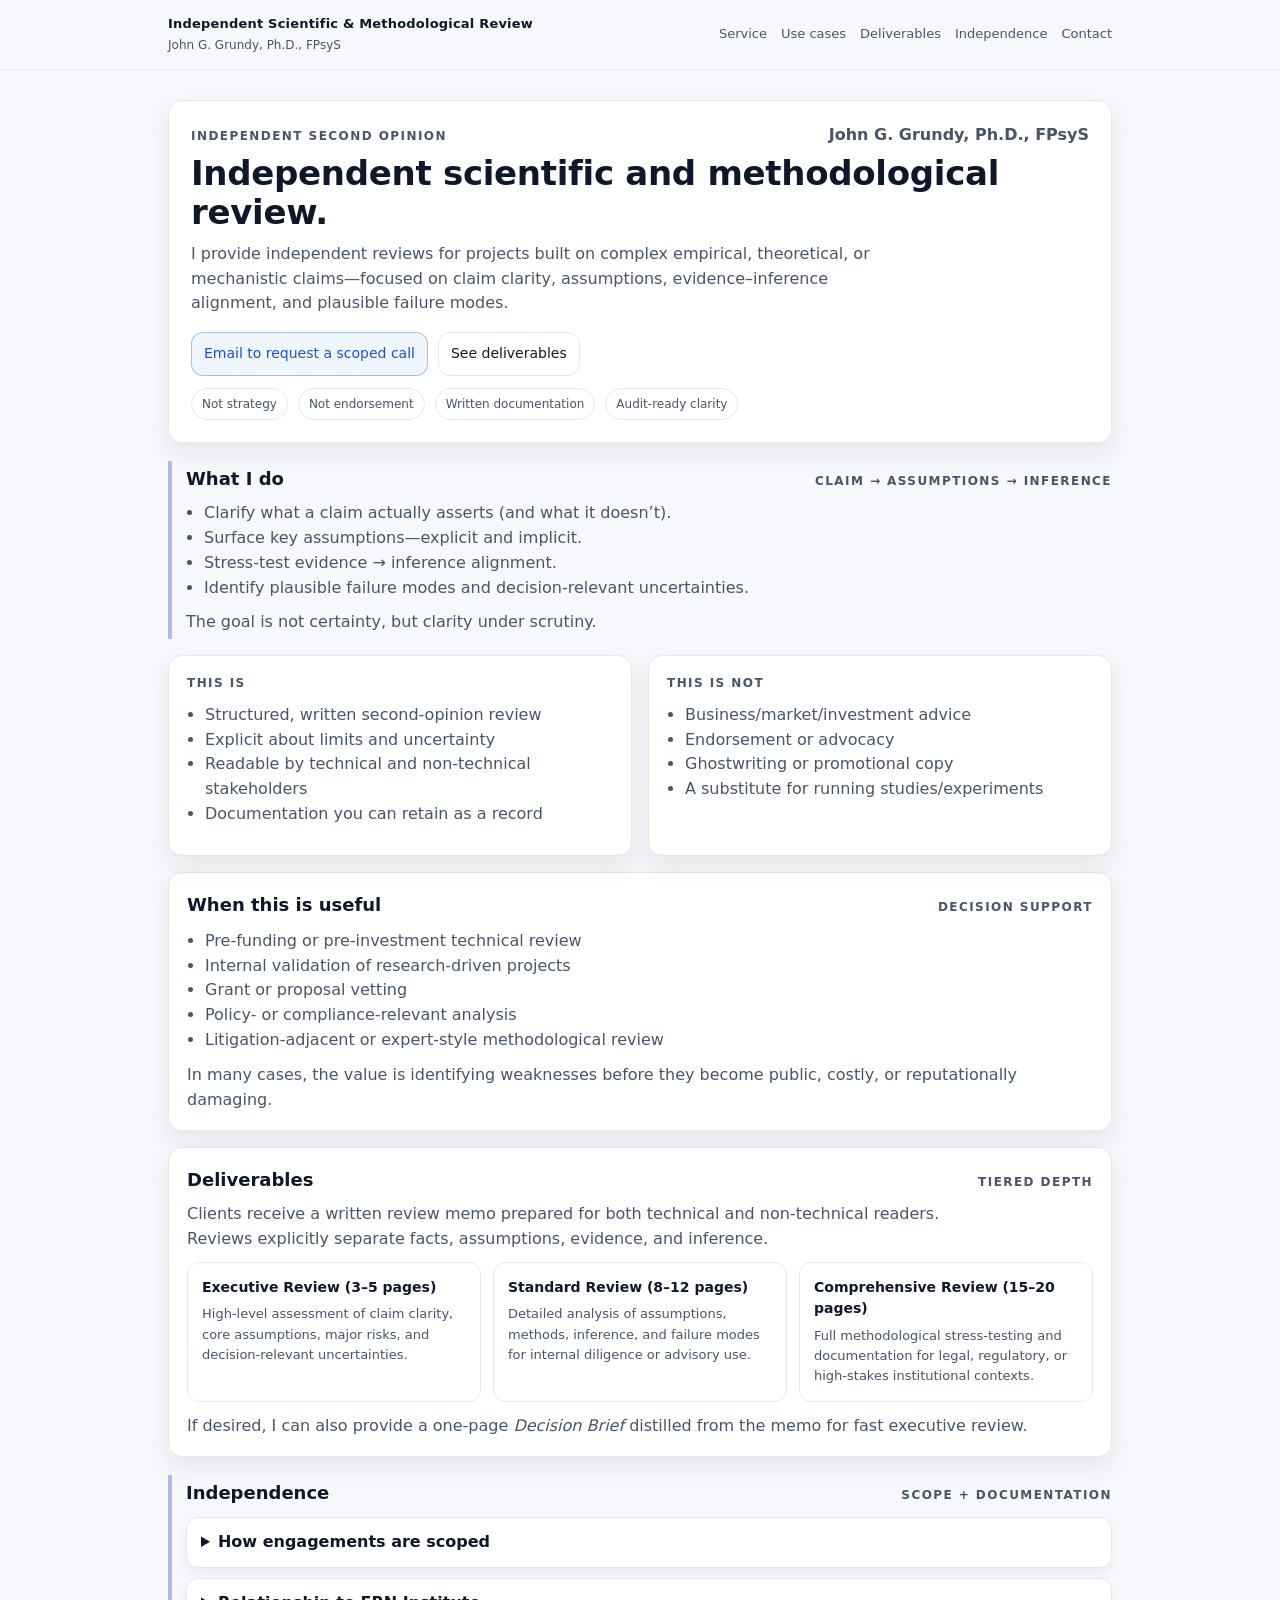
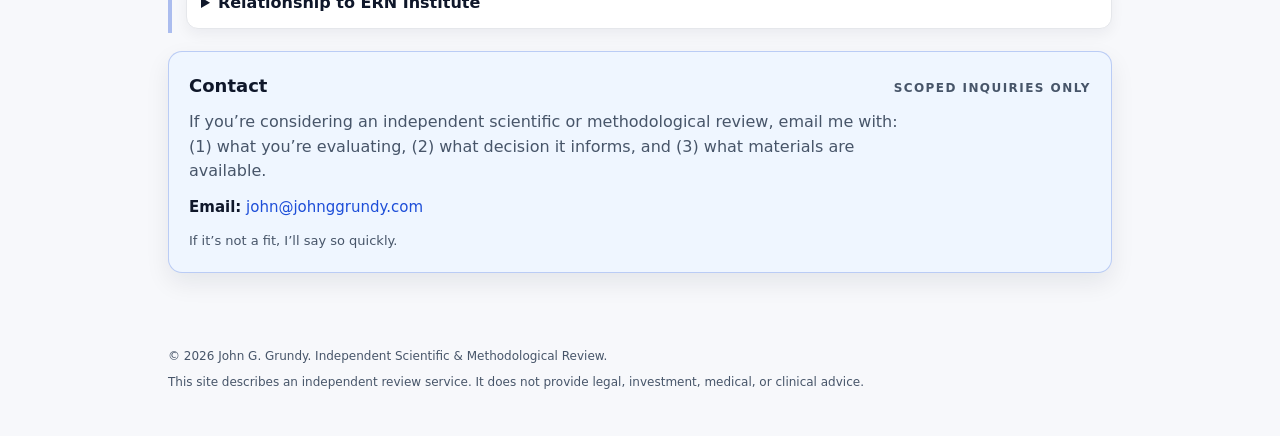
==== index.html @ 320340bb "Rename consultingwebsite.html to index.html" ====
<!doctype html>
<html lang="en">
<head>
  <meta charset="utf-8" />
  <meta name="viewport" content="width=device-width, initial-scale=1" />
  <meta name="description" content="Independent scientific and methodological reviews for projects built on complex empirical, theoretical, or mechanistic claims." />
  <title>Independent Scientific & Methodological Review — John G. Grundy, Ph.D., FPsyS.</title>

  <style>
    :root{
      --bg:#f7f8fb;          /* paper */
      --surface:#ffffff;     /* cards */
      --text:#0f172a;        /* ink */
      --muted:#475569;       /* slate */
      --border:#e5e7eb;      /* light gray */
      --accent:#1d4ed8;      /* muted blue */
      --accentSoft:#eff6ff;  /* pale blue */
      --max: 980px;
      --radius: 14px;
      --shadow: 0 10px 24px rgba(15, 23, 42, .08);
    }

    *{box-sizing:border-box}

    body{
      margin:0;
      font-family: ui-sans-serif, system-ui, -apple-system, Segoe UI, Roboto, Helvetica, Arial, "Apple Color Emoji","Segoe UI Emoji";
      color:var(--text);
      background: var(--bg);
      line-height:1.55;
    }

    a{color:var(--accent); text-decoration:none}
    a:hover{text-decoration:underline}

    header{
      position:sticky;
      top:0;
      background: rgba(247,248,251,.9);
      backdrop-filter: blur(10px);
      border-bottom:1px solid var(--border);
      z-index:10;
    }

    .nav{
      max-width:var(--max);
      margin:0 auto;
      display:flex;
      align-items:center;
      justify-content:space-between;
      padding:14px 18px;
      gap:14px;
    }

    .brand{
      display:flex;
      flex-direction:column;
      gap:2px;
      min-width: 220px;
    }

    .brand strong{font-size:13px; letter-spacing:.2px}
    .brand span{font-size:12px; color:var(--muted)}

    .navlinks{
      display:flex;
      gap:14px;
      flex-wrap:wrap;
      justify-content:flex-end;
      font-size:13px;
    }
    .navlinks a{color:var(--muted)}
    .navlinks a:hover{color:var(--text)}

    main{
      max-width:var(--max);
      margin:0 auto;
      padding:30px 18px 56px;
    }

    .card{
      background: var(--surface);
      border:1px solid var(--border);
      border-radius: var(--radius);
      box-shadow: var(--shadow);
    }

    h1{
      font-size:34px;
      line-height:1.15;
      margin:0 0 10px;
      letter-spacing:-.3px;
    }

    h2{margin:0 0 10px; font-size:18px}
    h3{margin:14px 0 8px; font-size:15px}

    .sub{
      color:var(--muted);
      font-size:16px;
      margin:0 0 16px;
      max-width:70ch;
    }

    .hero{
      padding:22px;
    }

    .heroTop{
      display:flex;
      flex-wrap:wrap;
      gap:10px 14px;
      align-items:baseline;
      justify-content:space-between;
      margin-bottom:6px;
    }

    .nameLine{
      font-size:16px;
      color:var(--muted);
      font-weight:600;
    }

    .pillrow{display:flex; flex-wrap:wrap; gap:10px; margin:12px 0 0}
    .pill{
      font-size:12px;
      color:var(--muted);
      border:1px solid var(--border);
      padding:6px 10px;
      border-radius:999px;
      background:var(--surface);
    }

    .cta{
      display:flex;
      gap:10px;
      flex-wrap:wrap;
      margin-top:14px;
    }

    .btn{
      display:inline-flex;
      align-items:center;
      justify-content:center;
      gap:8px;
      padding:10px 12px;
      border-radius: 12px;
      font-size:14px;
      border:1px solid var(--border);
      background:var(--surface);
      color:var(--text);
    }

    .btn.primary{
      border-color: rgba(29,78,216,.35);
      background: var(--accentSoft);
      color: var(--accent);
    }

    .btn:hover{transform: translateY(-1px)}

    .grid{
      display:grid;
      grid-template-columns: 1fr 1fr;
      gap:16px;
      margin-top:16px;
    }
    @media (max-width: 900px){
      .grid{grid-template-columns:1fr}
      .nav{align-items:flex-start}
    }

    .section-card{padding:18px}

    .kicker{
      font-size:12px;
      color:var(--muted);
      text-transform:uppercase;
      letter-spacing:.12em;
      font-weight:700;
    }

    /* Differentiation: brief sections are not cards */
    .brief{
      background: transparent;
      border-left: 4px solid rgba(29,78,216,.35);
      padding: 4px 0 4px 14px;
      margin-top: 18px;
    }

    .section-title{
      display:flex;
      align-items:baseline;
      justify-content:space-between;
      gap:12px;
      flex-wrap:wrap;
    }

    ul{
      margin:0 0 10px;
      padding-left:18px;
      color:var(--muted);
    }
    p{margin:0 0 10px}

    .tiers{
      display:grid;
      grid-template-columns: repeat(3, 1fr);
      gap:12px;
      margin-top:10px;
    }
    @media (max-width: 900px){
      .tiers{grid-template-columns:1fr}
    }
    .tier{
      padding:14px;
      border:1px solid var(--border);
      border-radius: 12px;
      background: var(--surface);
    }
    .tier strong{display:block; font-size:14px; margin-bottom:6px}
    .tier span{display:block; color:var(--muted); font-size:13px}

    details{
      margin-top: 10px;
      background: var(--surface);
      border: 1px solid var(--border);
      border-radius: 12px;
      padding: 12px 14px;
      box-shadow: 0 6px 14px rgba(15,23,42,.05);
    }
    summary{
      cursor: pointer;
      font-weight: 700;
    }
    details p, details ul{color:var(--muted)}
    details[open] summary{margin-bottom:8px}

    footer{
      max-width:var(--max);
      margin:0 auto;
      padding:18px 18px 44px;
      color:var(--muted);
      font-size:12px;
    }

    .contactBand{
      padding:20px;
      margin-top:18px;
      background: var(--accentSoft);
      border-color: rgba(29,78,216,.25);
    }
    
    /* Fix anchor offset for sticky header */
section[id] {
  scroll-margin-top: 80px;
}

  </style>
</head>

<body>
  <header>
    <div class="nav">
      <div class="brand">
        <strong>Independent Scientific &amp; Methodological Review</strong>
        <span>John G. Grundy, Ph.D., FPsyS</span>
      </div>
      <nav class="navlinks" aria-label="Primary">
        <a href="#service">Service</a>
        <a href="#use-cases">Use cases</a>
        <a href="#deliverables">Deliverables</a>
        <a href="#independence">Independence</a>
        <a href="#contact">Contact</a>
      </nav>
    </div>
  </header>

  <main>
    <!-- HERO -->
    <section class="card hero">
      <div class="heroTop">
        <div class="kicker">Independent second opinion</div>
        <div class="nameLine">John G. Grundy, Ph.D., FPsyS</div>
      </div>

      <h1>Independent scientific and methodological review.</h1>
      <p class="sub">
        I provide independent reviews for projects built on complex empirical, theoretical, or mechanistic claims—focused on
        claim clarity, assumptions, evidence–inference alignment, and plausible failure modes.
      </p>

      <div class="cta">
        <a class="btn primary" href="#contact">Email to request a scoped call</a>
        <a class="btn" href="#deliverables">See deliverables</a>
      </div>

      <div class="pillrow">
        <span class="pill">Not strategy</span>
        <span class="pill">Not endorsement</span>
        <span class="pill">Written documentation</span>
        <span class="pill">Audit-ready clarity</span>
      </div>
    </section>

    <!-- WHAT I DO -->
    <section class="brief" id="service">
      <div class="section-title">
        <h2 style="margin:0;">What I do</h2>
        <div class="kicker">Claim → assumptions → inference</div>
      </div>
      <ul style="margin-top:8px;">
        <li>Clarify what a claim actually asserts (and what it doesn’t).</li>
        <li>Surface key assumptions—explicit and implicit.</li>
        <li>Stress-test evidence → inference alignment.</li>
        <li>Identify plausible failure modes and decision-relevant uncertainties.</li>
      </ul>
      <p style="color:var(--muted); margin:0;">
        The goal is not certainty, but clarity under scrutiny.
      </p>
    </section>

    <!-- IS / IS NOT -->
    <section class="grid" aria-label="Service definition">
      <div class="card section-card">
        <div class="kicker">This is</div>
        <ul style="margin-top:10px;">
          <li>Structured, written second-opinion review</li>
          <li>Explicit about limits and uncertainty</li>
          <li>Readable by technical and non-technical stakeholders</li>
          <li>Documentation you can retain as a record</li>
        </ul>
      </div>

      <div class="card section-card">
        <div class="kicker">This is not</div>
        <ul style="margin-top:10px;">
          <li>Business/market/investment advice</li>
          <li>Endorsement or advocacy</li>
          <li>Ghostwriting or promotional copy</li>
          <li>A substitute for running studies/experiments</li>
        </ul>
      </div>
    </section>

    <!-- USE CASES -->
    <section id="use-cases" class="card section-card" style="margin-top:16px;">
      <div class="section-title">
        <h2 style="margin:0;">When this is useful</h2>
        <div class="kicker">Decision support</div>
      </div>
      <ul style="margin-top:10px;">
        <li>Pre-funding or pre-investment technical review</li>
        <li>Internal validation of research-driven projects</li>
        <li>Grant or proposal vetting</li>
        <li>Policy- or compliance-relevant analysis</li>
        <li>Litigation-adjacent or expert-style methodological review</li>
      </ul>
      <p style="color:var(--muted); margin:0;">
        In many cases, the value is identifying weaknesses before they become public, costly, or reputationally damaging.
      </p>
    </section>

    <!-- DELIVERABLES -->
    <section id="deliverables" class="card section-card" style="margin-top:16px;">
      <div class="section-title">
        <h2 style="margin:0;">Deliverables</h2>
        <div class="kicker">Tiered depth</div>
      </div>
      <p style="color:var(--muted); margin-top:8px; max-width:75ch;">
        Clients receive a written review memo prepared for both technical and non-technical readers.
        Reviews explicitly separate facts, assumptions, evidence, and inference.
      </p>

      <div class="tiers" aria-label="Deliverable tiers">
        <div class="tier">
          <strong>Executive Review (3–5 pages)</strong>
          <span>High-level assessment of claim clarity, core assumptions, major risks, and decision-relevant uncertainties.</span>
        </div>
        <div class="tier">
          <strong>Standard Review (8–12 pages)</strong>
          <span>Detailed analysis of assumptions, methods, inference, and failure modes for internal diligence or advisory use.</span>
        </div>
        <div class="tier">
          <strong>Comprehensive Review (15–20 pages)</strong>
          <span>Full methodological stress-testing and documentation for legal, regulatory, or high-stakes institutional contexts.</span>
        </div>
      </div>

      <p style="color:var(--muted); margin:12px 0 0;">
        If desired, I can also provide a one-page <em>Decision Brief</em> distilled from the memo for fast executive review.
      </p>
    </section>

    <!-- INDEPENDENCE -->
    <section id="independence" class="brief">
      <div class="section-title">
        <h2 style="margin:0;">Independence</h2>
        <div class="kicker">Scope + documentation</div>
      </div>

      <details>
        <summary>How engagements are scoped</summary>
        <ul>
          <li>Scope is defined in advance.</li>
          <li>Conclusions are not pre-specified.</li>
          <li>Findings are documented accurately and in full in the written review.</li>
          <li>How the review is used afterward is the client’s responsibility.</li>
        </ul>
      </details>

      <details>
        <summary>Relationship to ERN Institute</summary>
        <p style="margin:0;">
          I am the founder of ERN Institute (scholarly publishing and research infrastructure). This review service is offered
          independently and is not conducted on behalf of ERN Institute or its journals.
        </p>
      </details>
    </section>

    <!-- CONTACT -->
    <section id="contact" class="card contactBand">
      <div class="section-title">
        <h2 style="margin:0;">Contact</h2>
        <div class="kicker">Scoped inquiries only</div>
      </div>

      <p style="margin:10px 0 12px; color:var(--muted); max-width:70ch;">
        If you’re considering an independent scientific or methodological review, email me with:
        (1) what you’re evaluating,
        (2) what decision it informs,
        and (3) what materials are available.
      </p>

      <p style="margin:0 0 12px; font-size:15px;">
        <strong>Email:</strong>
        <a href="mailto:john@johnggrundy.com">john@johnggrundy.com</a>
      </p>

      <p style="margin:0; color:var(--muted); font-size:13px;">
        If it’s not a fit, I’ll say so quickly.
      </p>
    </section>
  </main>

  <footer>
    <div>© <span id="y"></span> John G. Grundy. Independent Scientific &amp; Methodological Review.</div>
    <div style="margin-top:8px;">
      This site describes an independent review service. It does not provide legal, investment, medical, or clinical advice.
    </div>
  </footer>

  <script>
    document.getElementById("y").textContent = new Date().getFullYear();
  </script>
</body>
</html>
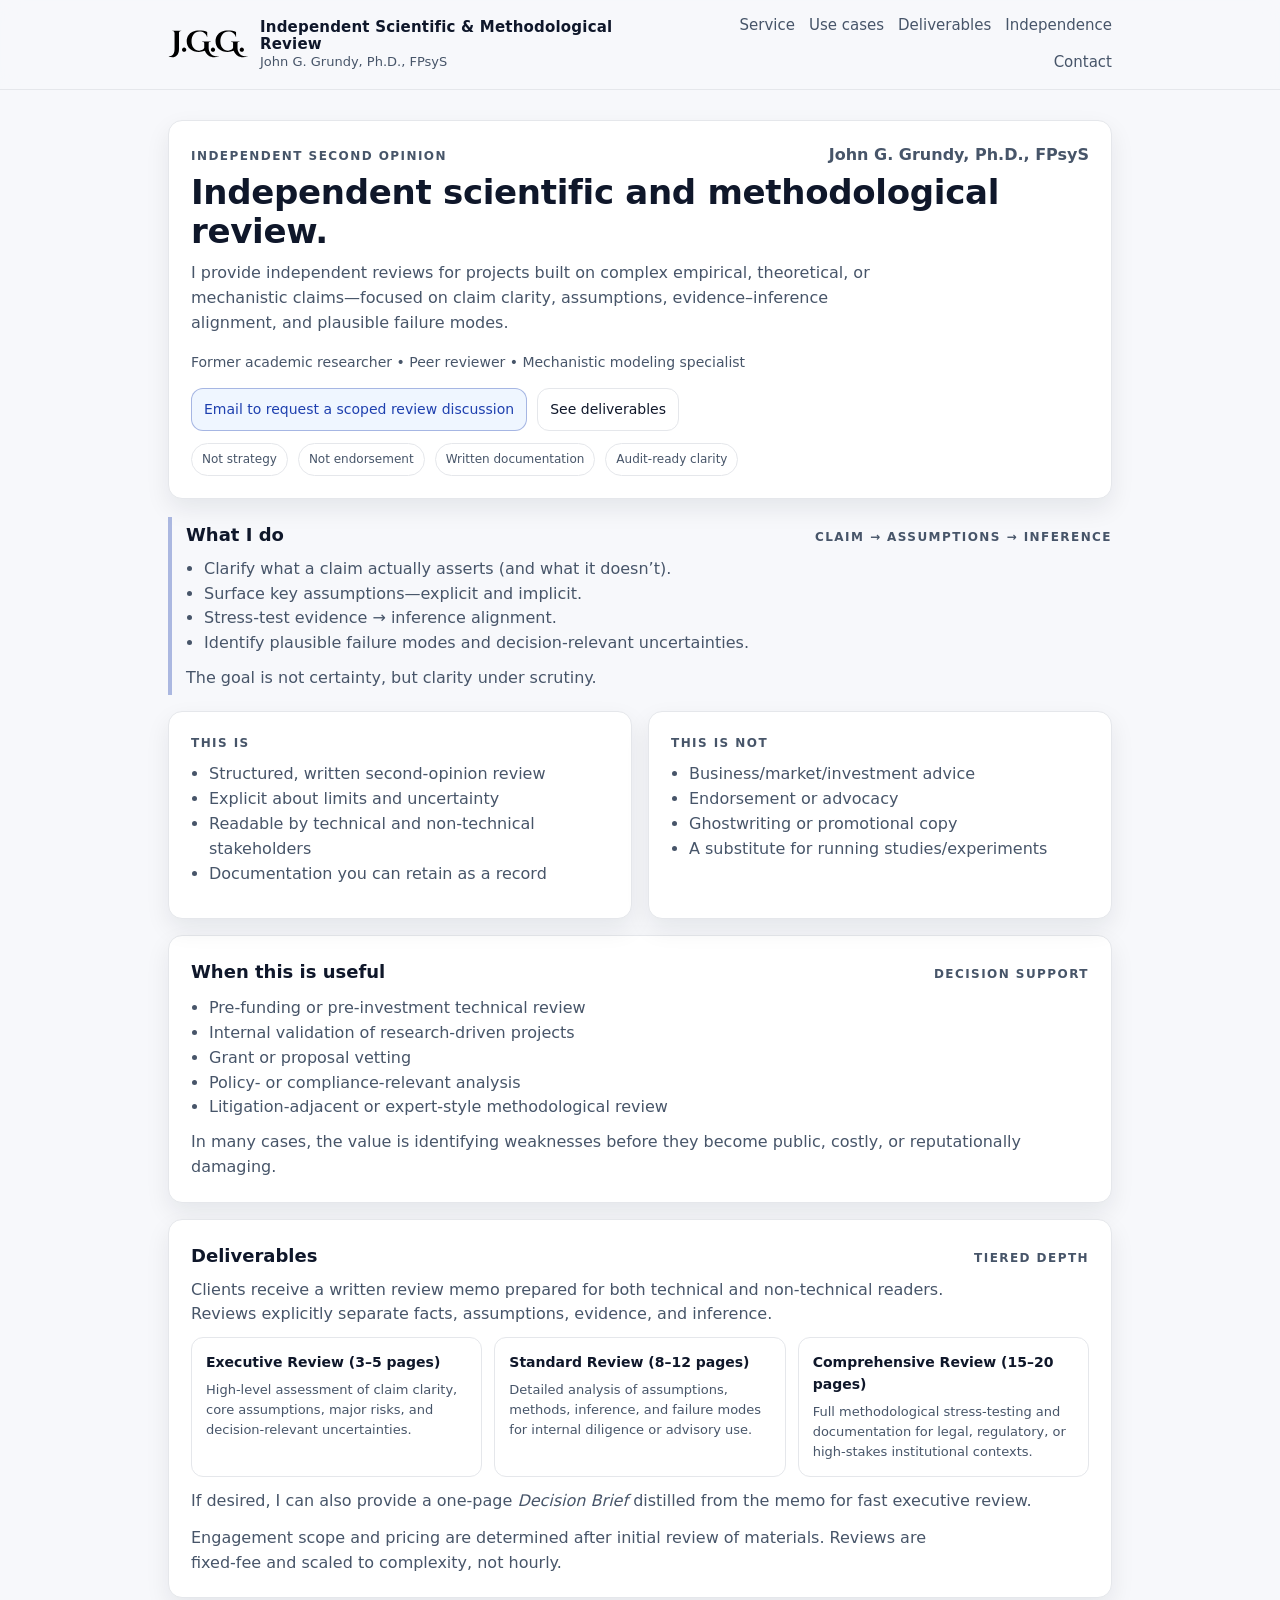
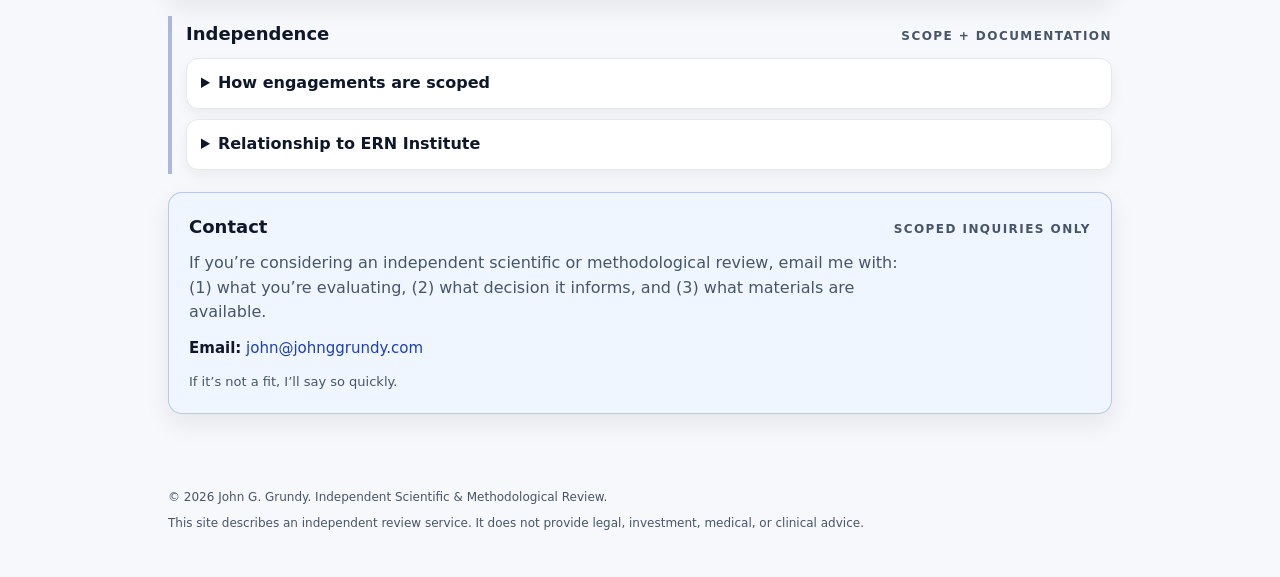
==== commit 9703cb3c: "Add files via upload" ====
--- a/index.html
+++ b/index.html
@@ -1,19 +1,19 @@
-<!doctype html>
+<!DOCTYPE html>
+
 <html lang="en">
 <head>
-  <meta charset="utf-8" />
-  <meta name="viewport" content="width=device-width, initial-scale=1" />
-  <meta name="description" content="Independent scientific and methodological reviews for projects built on complex empirical, theoretical, or mechanistic claims." />
-  <title>Independent Scientific & Methodological Review — John G. Grundy, Ph.D., FPsyS.</title>
-
-  <style>
+<meta charset="utf-8"/>
+<meta content="width=device-width, initial-scale=1" name="viewport"/>
+<meta content="Independent scientific and methodological reviews for projects built on complex empirical, theoretical, or mechanistic claims." name="description"/>
+<title>Independent Scientific &amp; Methodological Review — John G. Grundy, Ph.D., FPsyS.</title>
+<style>
     :root{
       --bg:#f7f8fb;          /* paper */
       --surface:#ffffff;     /* cards */
       --text:#0f172a;        /* ink */
       --muted:#475569;       /* slate */
       --border:#e5e7eb;      /* light gray */
-      --accent:#1d4ed8;      /* muted blue */
+      --accent:#1e40af;      /* muted blue */
       --accentSoft:#eff6ff;  /* pale blue */
       --max: 980px;
       --radius: 14px;
@@ -54,20 +54,35 @@
 
     .brand{
       display:flex;
+      align-items:center;
+      gap:12px;
+      min-width: 220px;
+    }
+
+    .brandLogo{
+      height:40px;
+      width:auto;
+      display:block;
+      flex: 0 0 auto;
+    }
+
+    .brandText{
+      display:flex;
       flex-direction:column;
       gap:2px;
-      min-width: 220px;
-    }
-
-    .brand strong{font-size:13px; letter-spacing:.2px}
-    .brand span{font-size:12px; color:var(--muted)}
+      line-height:1.15;
+    }
+
+    .brandText strong{font-size:15px; letter-spacing:.2px}
+    .brandText span{font-size:13px; color:var(--muted)}
 
     .navlinks{
       display:flex;
       gap:14px;
       flex-wrap:wrap;
       justify-content:flex-end;
-      font-size:13px;
+      font-size:15px;
+      font-weight:500;
     }
     .navlinks a{color:var(--muted)}
     .navlinks a:hover{color:var(--text)}
@@ -152,7 +167,7 @@
     }
 
     .btn.primary{
-      border-color: rgba(29,78,216,.35);
+      border-color: rgba(30,64,175,.35);
       background: var(--accentSoft);
       color: var(--accent);
     }
@@ -170,7 +185,7 @@
       .nav{align-items:flex-start}
     }
 
-    .section-card{padding:18px}
+    .section-card{padding:22px}
 
     .kicker{
       font-size:12px;
@@ -183,7 +198,7 @@
     /* Differentiation: brief sections are not cards */
     .brief{
       background: transparent;
-      border-left: 4px solid rgba(29,78,216,.35);
+      border-left: 4px solid rgba(30,64,175,.35);
       padding: 4px 0 4px 14px;
       margin-top: 18px;
     }
@@ -248,7 +263,7 @@
       padding:20px;
       margin-top:18px;
       background: var(--accentSoft);
-      border-color: rgba(29,78,216,.25);
+      border-color: rgba(30,64,175,.25);
     }
     
     /* Fix anchor offset for sticky header */
@@ -256,201 +271,196 @@
   scroll-margin-top: 80px;
 }
 
-  </style>
+
+
+
+
+}
+
+</style>
+  <link rel="icon" type="image/svg+xml" href="favicon.svg">
 </head>
-
 <body>
-  <header>
-    <div class="nav">
-      <div class="brand">
-        <strong>Independent Scientific &amp; Methodological Review</strong>
-        <span>John G. Grundy, Ph.D., FPsyS</span>
-      </div>
-      <nav class="navlinks" aria-label="Primary">
-        <a href="#service">Service</a>
-        <a href="#use-cases">Use cases</a>
-        <a href="#deliverables">Deliverables</a>
-        <a href="#independence">Independence</a>
-        <a href="#contact">Contact</a>
-      </nav>
-    </div>
-  </header>
-
-  <main>
-    <!-- HERO -->
-    <section class="card hero">
-      <div class="heroTop">
-        <div class="kicker">Independent second opinion</div>
-        <div class="nameLine">John G. Grundy, Ph.D., FPsyS</div>
-      </div>
-
-      <h1>Independent scientific and methodological review.</h1>
-      <p class="sub">
+<header>
+<div class="nav">
+<div class="brand">
+<img alt="John G. Grundy" class="brandLogo" src="JGGlogo.svg"/>
+<div class="brandText">
+<strong>Independent Scientific &amp; Methodological Review</strong>
+<span>John G. Grundy, Ph.D., FPsyS</span>
+</div>
+</div>
+<nav aria-label="Primary" class="navlinks">
+<a href="#service">Service</a>
+<a href="#use-cases">Use cases</a>
+<a href="#deliverables">Deliverables</a>
+<a href="#independence">Independence</a>
+<a href="#contact">Contact</a>
+</nav>
+</div>
+</header>
+<main>
+<!-- HERO -->
+<section class="card hero">
+<div class="heroTop">
+<div class="kicker">Independent second opinion</div>
+<div class="nameLine">John G. Grundy, Ph.D., FPsyS</div>
+</div>
+<h1>Independent scientific and methodological review.</h1>
+<p class="sub">
         I provide independent reviews for projects built on complex empirical, theoretical, or mechanistic claims—focused on
         claim clarity, assumptions, evidence–inference alignment, and plausible failure modes.
       </p>
-
-      <div class="cta">
-        <a class="btn primary" href="#contact">Email to request a scoped call</a>
-        <a class="btn" href="#deliverables">See deliverables</a>
-      </div>
-
-      <div class="pillrow">
-        <span class="pill">Not strategy</span>
-        <span class="pill">Not endorsement</span>
-        <span class="pill">Written documentation</span>
-        <span class="pill">Audit-ready clarity</span>
-      </div>
-    </section>
-
-    <!-- WHAT I DO -->
-    <section class="brief" id="service">
-      <div class="section-title">
-        <h2 style="margin:0;">What I do</h2>
-        <div class="kicker">Claim → assumptions → inference</div>
-      </div>
-      <ul style="margin-top:8px;">
-        <li>Clarify what a claim actually asserts (and what it doesn’t).</li>
-        <li>Surface key assumptions—explicit and implicit.</li>
-        <li>Stress-test evidence → inference alignment.</li>
-        <li>Identify plausible failure modes and decision-relevant uncertainties.</li>
-      </ul>
-      <p style="color:var(--muted); margin:0;">
+<p style="color:var(--muted); font-size:14px; margin:0 0 10px; max-width:70ch;">
+        Former academic researcher • Peer reviewer • Mechanistic modeling specialist
+      </p>
+<div class="cta">
+<a class="btn primary" href="#contact">Email to request a scoped review discussion</a>
+<a class="btn" href="#deliverables">See deliverables</a>
+</div>
+<div class="pillrow">
+<span class="pill">Not strategy</span>
+<span class="pill">Not endorsement</span>
+<span class="pill">Written documentation</span>
+<span class="pill">Audit-ready clarity</span>
+</div>
+</section>
+<!-- WHAT I DO -->
+<section class="brief" id="service">
+<div class="section-title">
+<h2 style="margin:0;">What I do</h2>
+<div class="kicker">Claim → assumptions → inference</div>
+</div>
+<ul style="margin-top:8px;">
+<li>Clarify what a claim actually asserts (and what it doesn’t).</li>
+<li>Surface key assumptions—explicit and implicit.</li>
+<li>Stress-test evidence → inference alignment.</li>
+<li>Identify plausible failure modes and decision-relevant uncertainties.</li>
+</ul>
+<p style="color:var(--muted); margin:0;">
         The goal is not certainty, but clarity under scrutiny.
       </p>
-    </section>
-
-    <!-- IS / IS NOT -->
-    <section class="grid" aria-label="Service definition">
-      <div class="card section-card">
-        <div class="kicker">This is</div>
-        <ul style="margin-top:10px;">
-          <li>Structured, written second-opinion review</li>
-          <li>Explicit about limits and uncertainty</li>
-          <li>Readable by technical and non-technical stakeholders</li>
-          <li>Documentation you can retain as a record</li>
-        </ul>
-      </div>
-
-      <div class="card section-card">
-        <div class="kicker">This is not</div>
-        <ul style="margin-top:10px;">
-          <li>Business/market/investment advice</li>
-          <li>Endorsement or advocacy</li>
-          <li>Ghostwriting or promotional copy</li>
-          <li>A substitute for running studies/experiments</li>
-        </ul>
-      </div>
-    </section>
-
-    <!-- USE CASES -->
-    <section id="use-cases" class="card section-card" style="margin-top:16px;">
-      <div class="section-title">
-        <h2 style="margin:0;">When this is useful</h2>
-        <div class="kicker">Decision support</div>
-      </div>
-      <ul style="margin-top:10px;">
-        <li>Pre-funding or pre-investment technical review</li>
-        <li>Internal validation of research-driven projects</li>
-        <li>Grant or proposal vetting</li>
-        <li>Policy- or compliance-relevant analysis</li>
-        <li>Litigation-adjacent or expert-style methodological review</li>
-      </ul>
-      <p style="color:var(--muted); margin:0;">
+</section>
+<!-- IS / IS NOT -->
+<section aria-label="Service definition" class="grid">
+<div class="card section-card">
+<div class="kicker">This is</div>
+<ul style="margin-top:10px;">
+<li>Structured, written second-opinion review</li>
+<li>Explicit about limits and uncertainty</li>
+<li>Readable by technical and non-technical stakeholders</li>
+<li>Documentation you can retain as a record</li>
+</ul>
+</div>
+<div class="card section-card">
+<div class="kicker">This is not</div>
+<ul style="margin-top:10px;">
+<li>Business/market/investment advice</li>
+<li>Endorsement or advocacy</li>
+<li>Ghostwriting or promotional copy</li>
+<li>A substitute for running studies/experiments</li>
+</ul>
+</div>
+</section>
+<!-- USE CASES -->
+<section class="card section-card" id="use-cases" style="margin-top:16px;">
+<div class="section-title">
+<h2 style="margin:0;">When this is useful</h2>
+<div class="kicker">Decision support</div>
+</div>
+<ul style="margin-top:10px;">
+<li>Pre-funding or pre-investment technical review</li>
+<li>Internal validation of research-driven projects</li>
+<li>Grant or proposal vetting</li>
+<li>Policy- or compliance-relevant analysis</li>
+<li>Litigation-adjacent or expert-style methodological review</li>
+</ul>
+<p style="color:var(--muted); margin:0;">
         In many cases, the value is identifying weaknesses before they become public, costly, or reputationally damaging.
       </p>
-    </section>
-
-    <!-- DELIVERABLES -->
-    <section id="deliverables" class="card section-card" style="margin-top:16px;">
-      <div class="section-title">
-        <h2 style="margin:0;">Deliverables</h2>
-        <div class="kicker">Tiered depth</div>
-      </div>
-      <p style="color:var(--muted); margin-top:8px; max-width:75ch;">
+</section>
+<!-- DELIVERABLES -->
+<section class="card section-card" id="deliverables" style="margin-top:16px;">
+<div class="section-title">
+<h2 style="margin:0;">Deliverables</h2>
+<div class="kicker">Tiered depth</div>
+</div>
+<p style="color:var(--muted); margin-top:8px; max-width:75ch;">
         Clients receive a written review memo prepared for both technical and non-technical readers.
         Reviews explicitly separate facts, assumptions, evidence, and inference.
       </p>
-
-      <div class="tiers" aria-label="Deliverable tiers">
-        <div class="tier">
-          <strong>Executive Review (3–5 pages)</strong>
-          <span>High-level assessment of claim clarity, core assumptions, major risks, and decision-relevant uncertainties.</span>
-        </div>
-        <div class="tier">
-          <strong>Standard Review (8–12 pages)</strong>
-          <span>Detailed analysis of assumptions, methods, inference, and failure modes for internal diligence or advisory use.</span>
-        </div>
-        <div class="tier">
-          <strong>Comprehensive Review (15–20 pages)</strong>
-          <span>Full methodological stress-testing and documentation for legal, regulatory, or high-stakes institutional contexts.</span>
-        </div>
-      </div>
-
-      <p style="color:var(--muted); margin:12px 0 0;">
+<div aria-label="Deliverable tiers" class="tiers">
+<div class="tier">
+<strong>Executive Review (3–5 pages)</strong>
+<span>High-level assessment of claim clarity, core assumptions, major risks, and decision-relevant uncertainties.</span>
+</div>
+<div class="tier">
+<strong>Standard Review (8–12 pages)</strong>
+<span>Detailed analysis of assumptions, methods, inference, and failure modes for internal diligence or advisory use.</span>
+</div>
+<div class="tier">
+<strong>Comprehensive Review (15–20 pages)</strong>
+<span>Full methodological stress-testing and documentation for legal, regulatory, or high-stakes institutional contexts.</span>
+</div>
+</div>
+<p style="color:var(--muted); margin:12px 0 0;">
         If desired, I can also provide a one-page <em>Decision Brief</em> distilled from the memo for fast executive review.
       </p>
-    </section>
-
-    <!-- INDEPENDENCE -->
-    <section id="independence" class="brief">
-      <div class="section-title">
-        <h2 style="margin:0;">Independence</h2>
-        <div class="kicker">Scope + documentation</div>
-      </div>
-
-      <details>
-        <summary>How engagements are scoped</summary>
-        <ul>
-          <li>Scope is defined in advance.</li>
-          <li>Conclusions are not pre-specified.</li>
-          <li>Findings are documented accurately and in full in the written review.</li>
-          <li>How the review is used afterward is the client’s responsibility.</li>
-        </ul>
-      </details>
-
-      <details>
-        <summary>Relationship to ERN Institute</summary>
-        <p style="margin:0;">
+<p style="color:var(--muted); margin:12px 0 0; max-width:75ch;">
+        Engagement scope and pricing are determined after initial review of materials. Reviews are fixed-fee and scaled to complexity, not hourly.
+      </p>
+</section>
+<!-- INDEPENDENCE -->
+<section class="brief" id="independence">
+<div class="section-title">
+<h2 style="margin:0;">Independence</h2>
+<div class="kicker">Scope + documentation</div>
+</div>
+<details>
+<summary>How engagements are scoped</summary>
+<ul>
+<li>Scope is defined in advance.</li>
+<li>Conclusions are not pre-specified.</li>
+<li>Findings are documented accurately and in full in the written review.</li>
+<li>How the review is used afterward is the client’s responsibility.</li>
+</ul>
+</details>
+<details>
+<summary>Relationship to ERN Institute</summary>
+<p style="margin:0;">
           I am the founder of ERN Institute (scholarly publishing and research infrastructure). This review service is offered
           independently and is not conducted on behalf of ERN Institute or its journals.
         </p>
-      </details>
-    </section>
-
-    <!-- CONTACT -->
-    <section id="contact" class="card contactBand">
-      <div class="section-title">
-        <h2 style="margin:0;">Contact</h2>
-        <div class="kicker">Scoped inquiries only</div>
-      </div>
-
-      <p style="margin:10px 0 12px; color:var(--muted); max-width:70ch;">
+</details>
+</section>
+<!-- CONTACT -->
+<section class="card contactBand" id="contact">
+<div class="section-title">
+<h2 style="margin:0;">Contact</h2>
+<div class="kicker">Scoped inquiries only</div>
+</div>
+<p style="margin:10px 0 12px; color:var(--muted); max-width:70ch;">
         If you’re considering an independent scientific or methodological review, email me with:
         (1) what you’re evaluating,
         (2) what decision it informs,
         and (3) what materials are available.
       </p>
-
-      <p style="margin:0 0 12px; font-size:15px;">
-        <strong>Email:</strong>
-        <a href="mailto:john@johnggrundy.com">john@johnggrundy.com</a>
-      </p>
-
-      <p style="margin:0; color:var(--muted); font-size:13px;">
+<p style="margin:0 0 12px; font-size:15px;">
+<strong>Email:</strong>
+<a href="mailto:john@johnggrundy.com">john@johnggrundy.com</a>
+</p>
+<p style="margin:0; color:var(--muted); font-size:13px;">
         If it’s not a fit, I’ll say so quickly.
       </p>
-    </section>
-  </main>
-
-  <footer>
-    <div>© <span id="y"></span> John G. Grundy. Independent Scientific &amp; Methodological Review.</div>
-    <div style="margin-top:8px;">
+</section>
+</main>
+<footer>
+<div>© <span id="y"></span> John G. Grundy. Independent Scientific &amp; Methodological Review.</div>
+<div style="margin-top:8px;">
       This site describes an independent review service. It does not provide legal, investment, medical, or clinical advice.
     </div>
-  </footer>
-
-  <script>
+</footer>
+<script>
     document.getElementById("y").textContent = new Date().getFullYear();
   </script>
 </body>
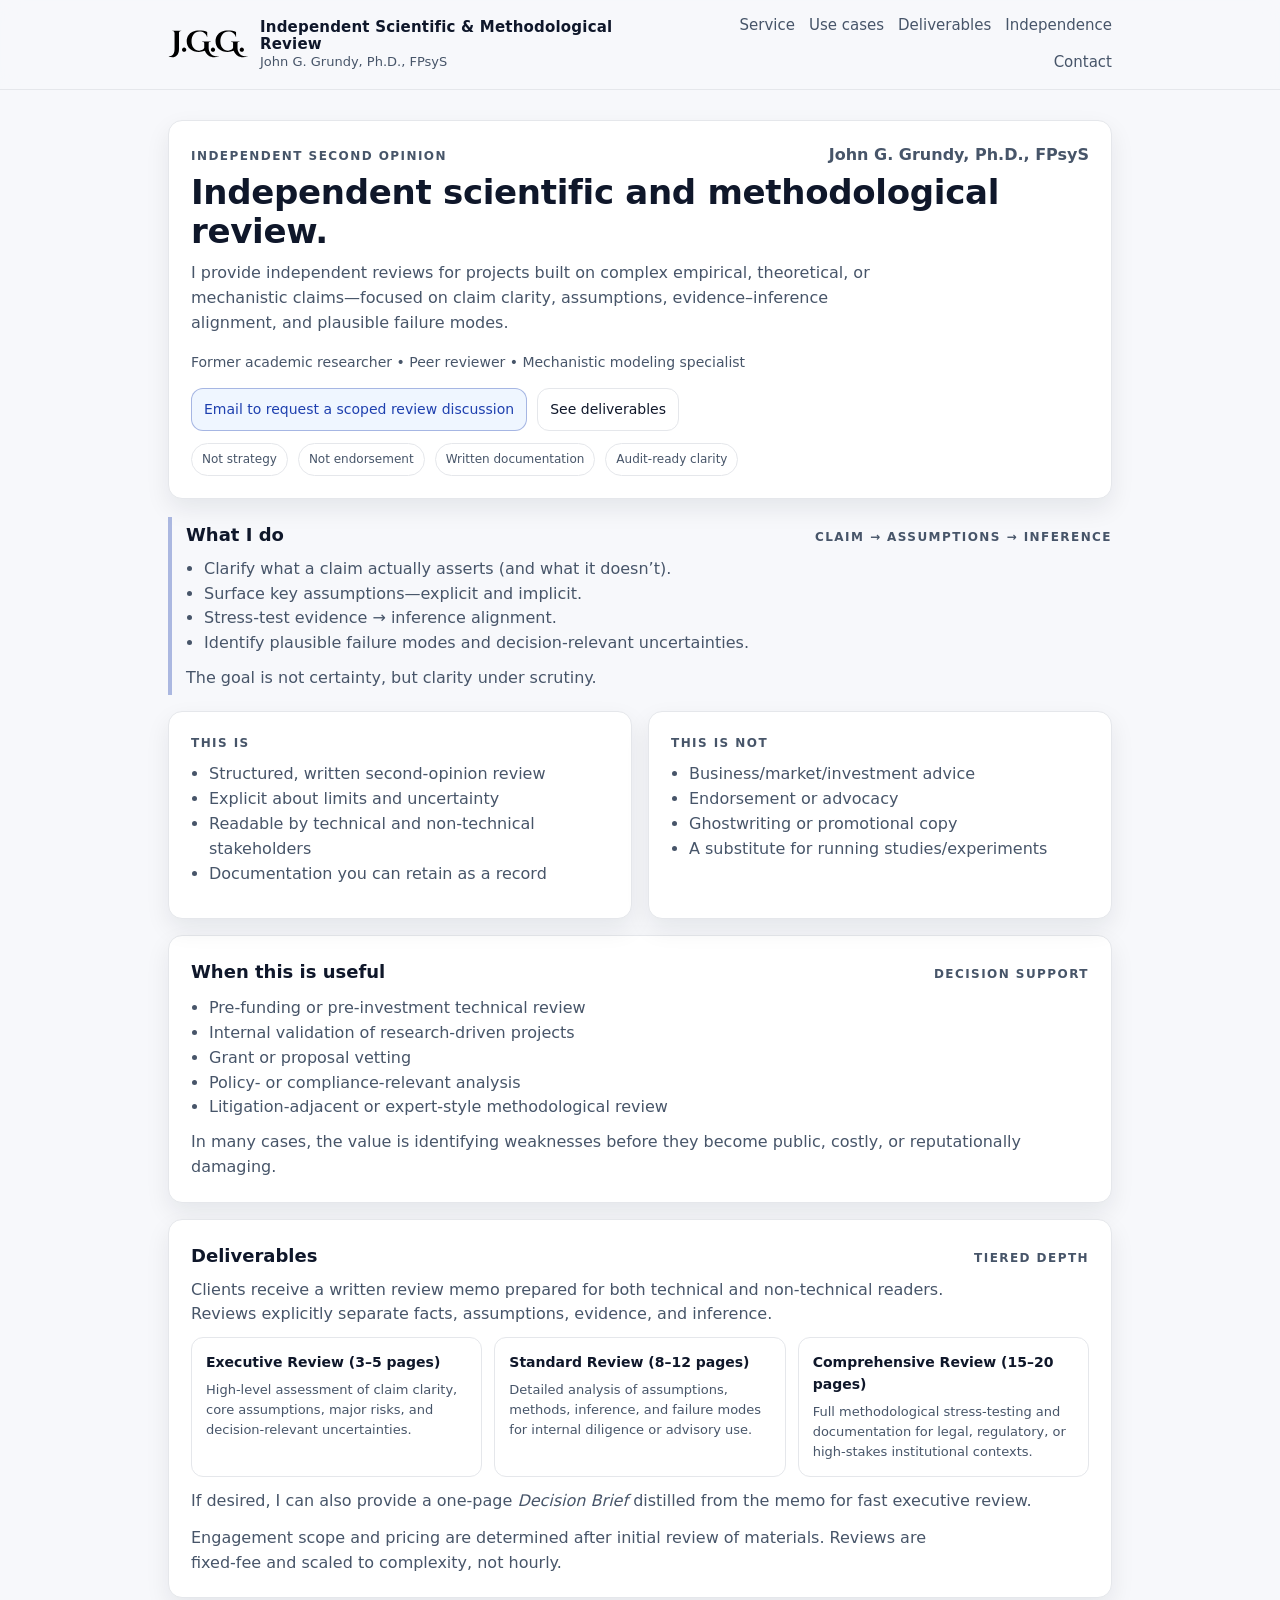
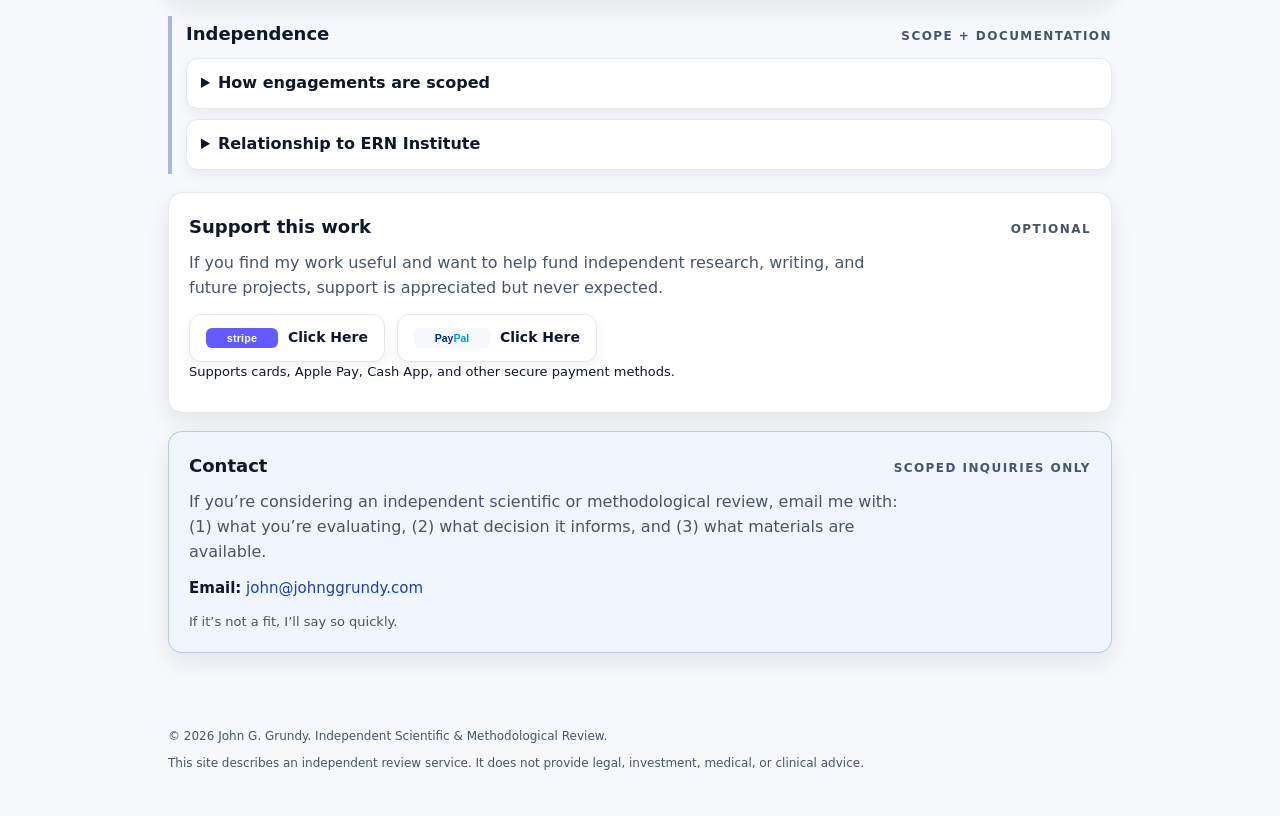
==== commit 122cb86b: "Add files via upload" ====
--- a/index.html
+++ b/index.html
@@ -265,21 +265,81 @@
       background: var(--accentSoft);
       border-color: rgba(30,64,175,.25);
     }
-    
+
+    .supportBand{
+      padding:20px;
+      margin-top:18px;
+    }
+
+    .support-copy{
+      margin:10px 0 14px;
+      color:var(--muted);
+      max-width:70ch;
+    }
+
+    .support-buttons{
+      display:flex;
+      gap:12px;
+      flex-wrap:wrap;
+      margin-top:4px;
+    }
+
+    .support-btn{
+      display:inline-flex;
+      align-items:center;
+      gap:10px;
+      padding:12px 16px;
+      border-radius:12px;
+      border:1px solid var(--border);
+      background:var(--surface);
+      color:var(--text);
+      font-size:14px;
+      font-weight:600;
+      text-decoration:none;
+      box-shadow: 0 6px 14px rgba(15,23,42,.05);
+      transition: transform .15s ease, box-shadow .15s ease, border-color .15s ease;
+    }
+
+    .support-btn:hover{
+      transform:translateY(-1px);
+      box-shadow: var(--shadow);
+      text-decoration:none;
+    }
+
+    .support-btn img{
+      height:20px;
+      width:auto;
+      display:block;
+      flex:0 0 auto;
+    }
+
+    .support-btn.stripe:hover{
+      border-color: rgba(99,91,255,.35);
+    }
+
+    .support-btn.paypal:hover{
+      border-color: rgba(0,48,135,.35);
+    }
+
     /* Fix anchor offset for sticky header */
-section[id] {
-  scroll-margin-top: 80px;
-}
-
-
-
-
-
-}
+    section[id] {
+      scroll-margin-top: 80px;
+    }
 
 </style>
   <link rel="icon" type="image/svg+xml" href="favicon.svg">
 </head>
+    
+<!-- Google tag (gtag.js) -->
+<script async src="https://www.googletagmanager.com/gtag/js?id=G-GD60K6BCNZ"></script>
+<script>
+  window.dataLayer = window.dataLayer || [];
+  function gtag(){dataLayer.push(arguments);}
+  gtag('js', new Date());
+
+  gtag('config', 'G-GD60K6BCNZ');
+</script> 
+    
 <body>
 <header>
 <div class="nav">
@@ -433,6 +493,29 @@
         </p>
 </details>
 </section>
+
+<!-- SUPPORT -->
+<section class="card supportBand" id="support">
+<div class="section-title">
+<h2 style="margin:0;">Support this work</h2>
+<div class="kicker">Optional</div>
+</div>
+<p class="support-copy">
+        If you find my work useful and want to help fund independent research, writing, and future projects, support is appreciated but never expected.
+      </p>
+<div class="support-buttons">
+<a class="support-btn stripe" href="https://buy.stripe.com/fZuaEQ5F0cx5cqefeVfMA00" target="_blank" rel="noopener noreferrer">
+<img alt="Stripe" src="stripe-wordmark.svg"/>
+<span>Click Here</span>
+</a>
+<a class="support-btn paypal" href="https://www.paypal.com/ncp/payment/6ZDP4G652AX4L" target="_blank" rel="noopener noreferrer">
+<img alt="PayPal" src="paypal-wordmark.svg"/>
+<span>Click Here</span>
+</a>
+</div>
+<p class="support-note" style="font-size:13px;">Supports cards, Apple Pay, Cash App, and other secure payment methods.</p>
+</section>
+
 <!-- CONTACT -->
 <section class="card contactBand" id="contact">
 <div class="section-title">
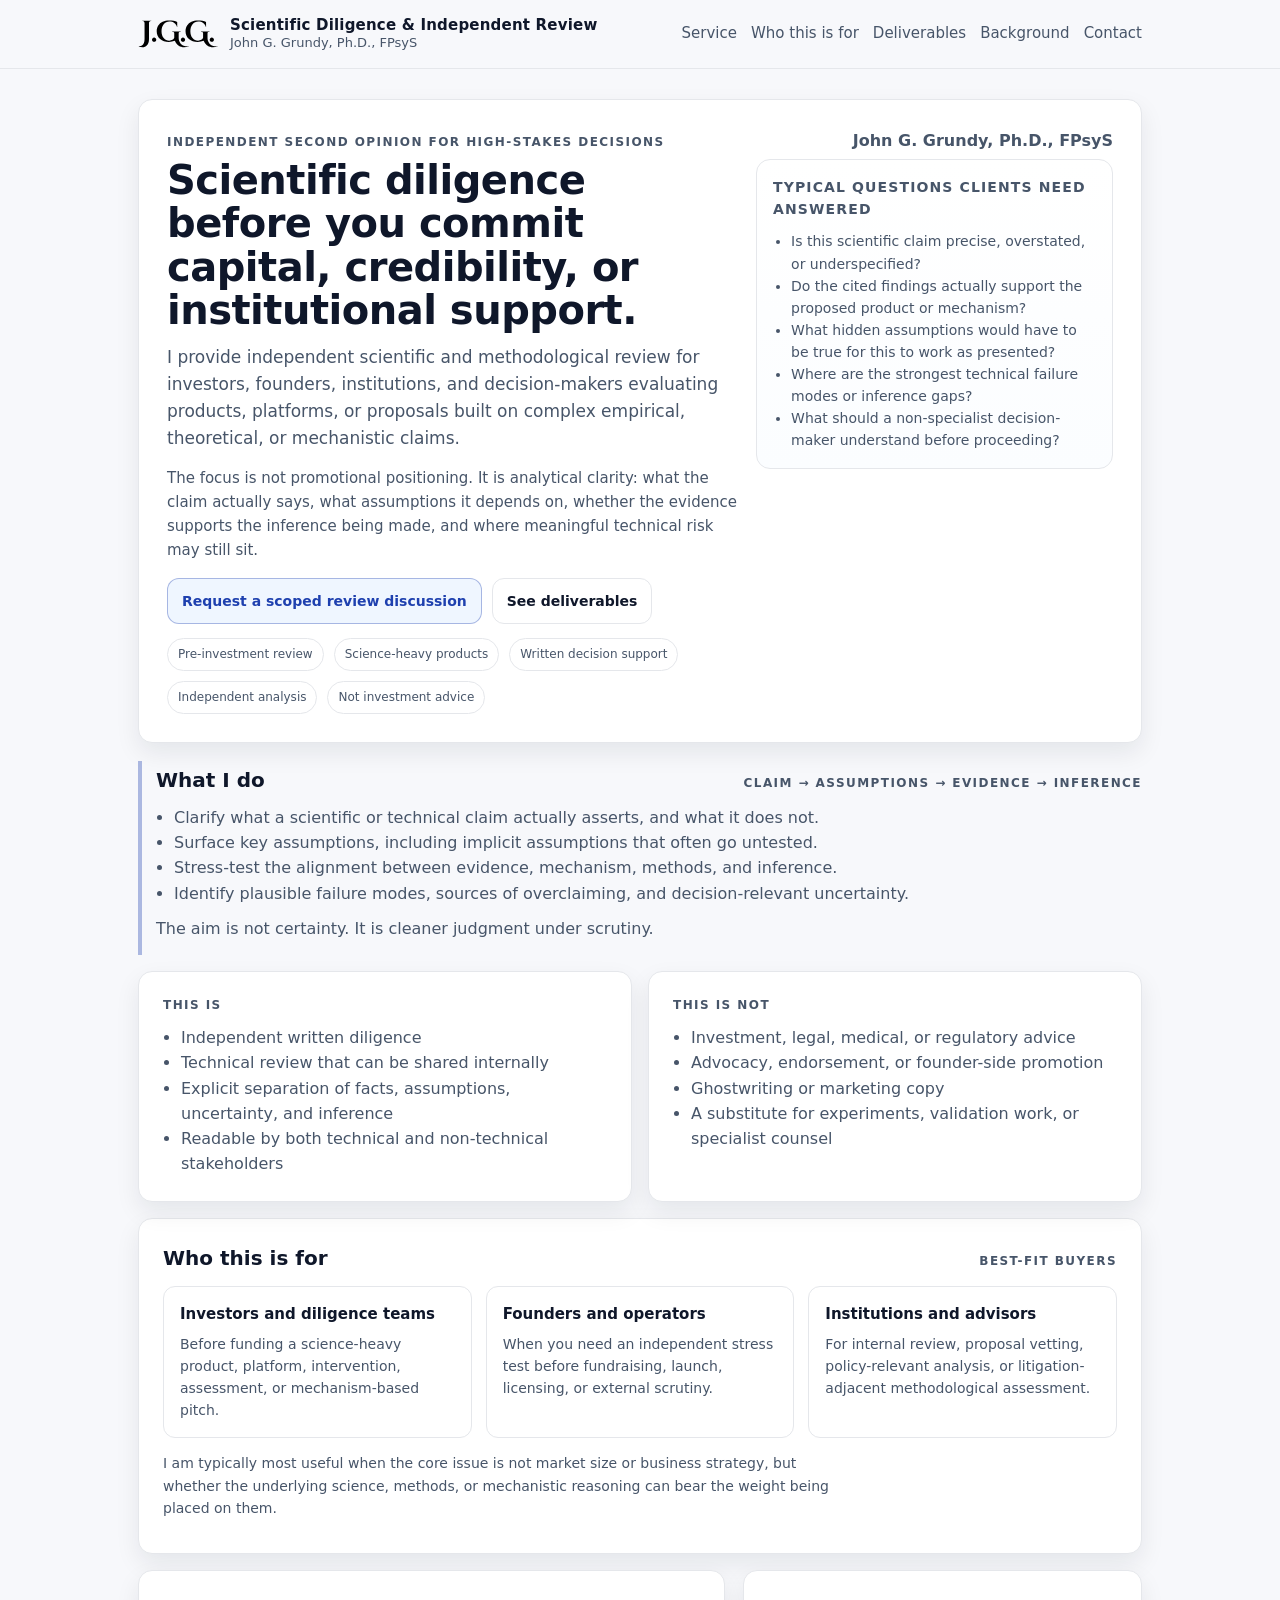
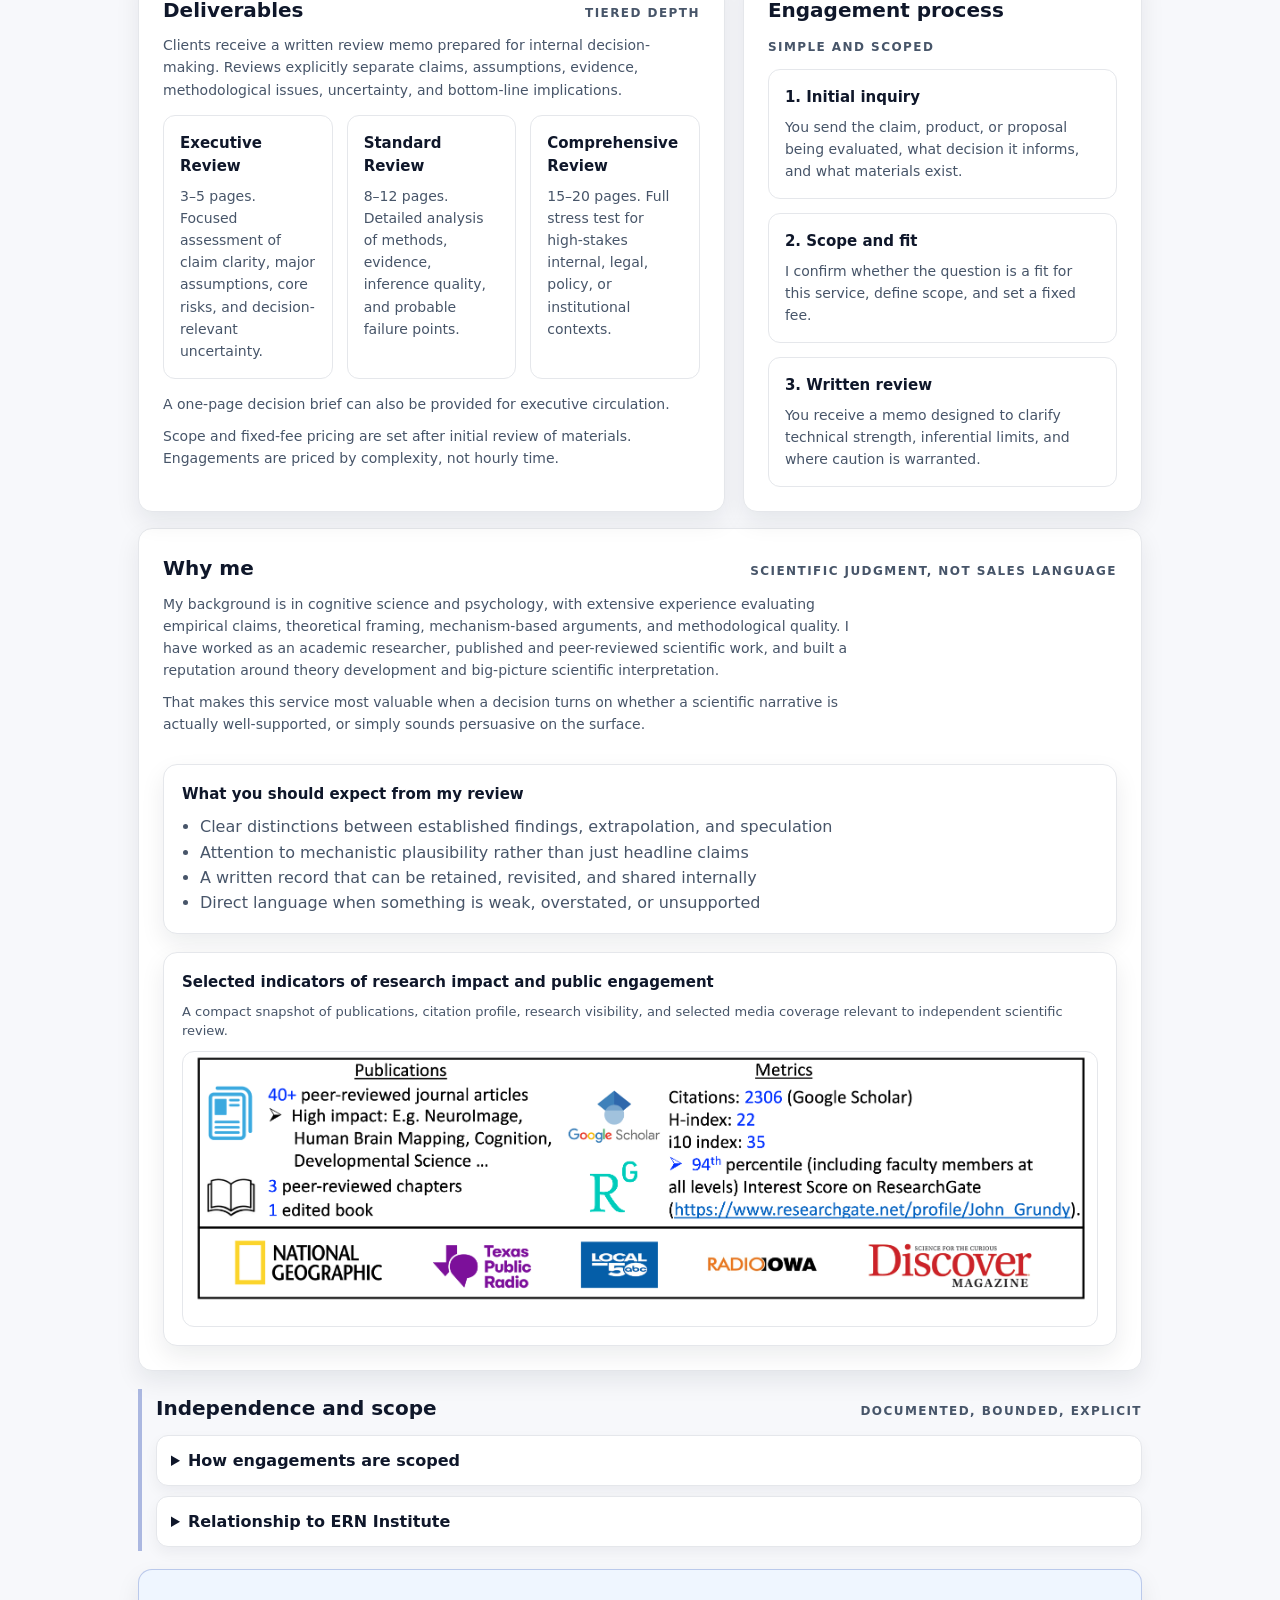
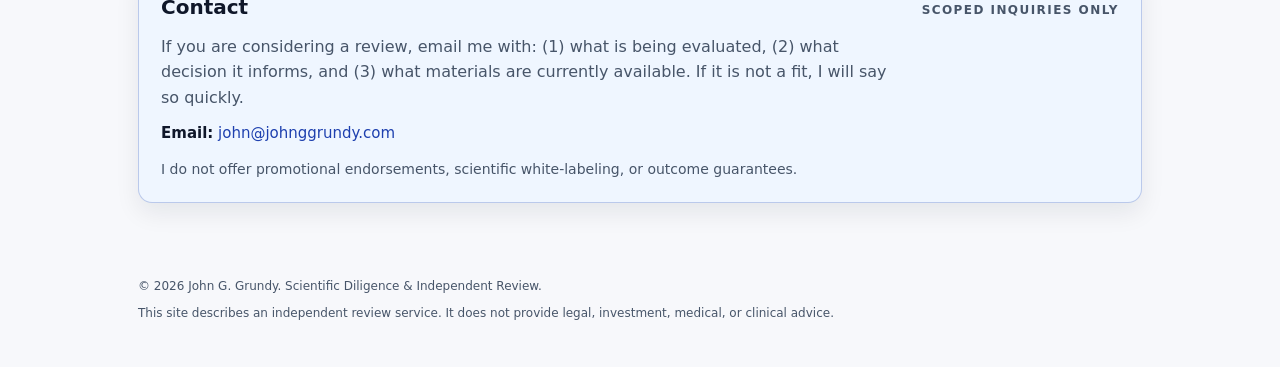
==== commit 91ecaa1a: "Add files via upload" ====
--- a/index.html
+++ b/index.html
@@ -1,42 +1,40 @@
 <!DOCTYPE html>
-
 <html lang="en">
 <head>
 <meta charset="utf-8"/>
 <meta content="width=device-width, initial-scale=1" name="viewport"/>
-<meta content="Independent scientific and methodological reviews for projects built on complex empirical, theoretical, or mechanistic claims." name="description"/>
-<title>Independent Scientific &amp; Methodological Review — John G. Grundy, Ph.D., FPsyS.</title>
+<meta content="Independent scientific and methodological diligence for investors, founders, institutions, and decision-makers evaluating science-heavy products, platforms, and claims." name="description"/>
+<title>Scientific Diligence &amp; Independent Review — John G. Grundy, Ph.D., FPsyS</title>
 <style>
     :root{
-      --bg:#f7f8fb;          /* paper */
-      --surface:#ffffff;     /* cards */
-      --text:#0f172a;        /* ink */
-      --muted:#475569;       /* slate */
-      --border:#e5e7eb;      /* light gray */
-      --accent:#1e40af;      /* muted blue */
-      --accentSoft:#eff6ff;  /* pale blue */
-      --max: 980px;
+      --bg:#f7f8fb;
+      --surface:#ffffff;
+      --text:#0f172a;
+      --muted:#475569;
+      --border:#e5e7eb;
+      --accent:#1e40af;
+      --accentSoft:#eff6ff;
+      --max: 1040px;
       --radius: 14px;
       --shadow: 0 10px 24px rgba(15, 23, 42, .08);
     }
 
     *{box-sizing:border-box}
-
+    html{scroll-behavior:smooth}
     body{
       margin:0;
       font-family: ui-sans-serif, system-ui, -apple-system, Segoe UI, Roboto, Helvetica, Arial, "Apple Color Emoji","Segoe UI Emoji";
       color:var(--text);
       background: var(--bg);
-      line-height:1.55;
-    }
-
+      line-height:1.58;
+    }
     a{color:var(--accent); text-decoration:none}
     a:hover{text-decoration:underline}
 
     header{
       position:sticky;
       top:0;
-      background: rgba(247,248,251,.9);
+      background: rgba(247,248,251,.92);
       backdrop-filter: blur(10px);
       border-bottom:1px solid var(--border);
       z-index:10;
@@ -56,23 +54,10 @@
       display:flex;
       align-items:center;
       gap:12px;
-      min-width: 220px;
-    }
-
-    .brandLogo{
-      height:40px;
-      width:auto;
-      display:block;
-      flex: 0 0 auto;
-    }
-
-    .brandText{
-      display:flex;
-      flex-direction:column;
-      gap:2px;
-      line-height:1.15;
-    }
-
+      min-width:220px;
+    }
+    .brandLogo{height:40px; width:auto; display:block; flex:0 0 auto}
+    .brandText{display:flex; flex-direction:column; gap:2px; line-height:1.15}
     .brandText strong{font-size:15px; letter-spacing:.2px}
     .brandText span{font-size:13px; color:var(--muted)}
 
@@ -87,464 +72,346 @@
     .navlinks a{color:var(--muted)}
     .navlinks a:hover{color:var(--text)}
 
-    main{
-      max-width:var(--max);
-      margin:0 auto;
-      padding:30px 18px 56px;
-    }
-
-    .card{
-      background: var(--surface);
-      border:1px solid var(--border);
-      border-radius: var(--radius);
-      box-shadow: var(--shadow);
-    }
-
-    h1{
-      font-size:34px;
-      line-height:1.15;
-      margin:0 0 10px;
-      letter-spacing:-.3px;
-    }
-
-    h2{margin:0 0 10px; font-size:18px}
-    h3{margin:14px 0 8px; font-size:15px}
-
-    .sub{
-      color:var(--muted);
-      font-size:16px;
-      margin:0 0 16px;
-      max-width:70ch;
-    }
-
-    .hero{
-      padding:22px;
-    }
-
-    .heroTop{
-      display:flex;
-      flex-wrap:wrap;
-      gap:10px 14px;
-      align-items:baseline;
-      justify-content:space-between;
-      margin-bottom:6px;
-    }
-
-    .nameLine{
-      font-size:16px;
-      color:var(--muted);
-      font-weight:600;
-    }
-
-    .pillrow{display:flex; flex-wrap:wrap; gap:10px; margin:12px 0 0}
-    .pill{
-      font-size:12px;
-      color:var(--muted);
-      border:1px solid var(--border);
-      padding:6px 10px;
-      border-radius:999px;
-      background:var(--surface);
-    }
-
-    .cta{
-      display:flex;
-      gap:10px;
-      flex-wrap:wrap;
-      margin-top:14px;
-    }
-
-    .btn{
-      display:inline-flex;
-      align-items:center;
-      justify-content:center;
-      gap:8px;
-      padding:10px 12px;
-      border-radius: 12px;
-      font-size:14px;
-      border:1px solid var(--border);
-      background:var(--surface);
-      color:var(--text);
-    }
-
-    .btn.primary{
-      border-color: rgba(30,64,175,.35);
-      background: var(--accentSoft);
-      color: var(--accent);
-    }
-
-    .btn:hover{transform: translateY(-1px)}
-
-    .grid{
-      display:grid;
-      grid-template-columns: 1fr 1fr;
-      gap:16px;
-      margin-top:16px;
-    }
-    @media (max-width: 900px){
-      .grid{grid-template-columns:1fr}
-      .nav{align-items:flex-start}
-    }
-
-    .section-card{padding:22px}
-
-    .kicker{
-      font-size:12px;
-      color:var(--muted);
-      text-transform:uppercase;
-      letter-spacing:.12em;
-      font-weight:700;
-    }
-
-    /* Differentiation: brief sections are not cards */
-    .brief{
-      background: transparent;
-      border-left: 4px solid rgba(30,64,175,.35);
-      padding: 4px 0 4px 14px;
-      margin-top: 18px;
-    }
-
-    .section-title{
-      display:flex;
-      align-items:baseline;
-      justify-content:space-between;
-      gap:12px;
-      flex-wrap:wrap;
-    }
-
-    ul{
-      margin:0 0 10px;
-      padding-left:18px;
-      color:var(--muted);
-    }
+    main{max-width:var(--max); margin:0 auto; padding:30px 18px 56px}
+    .card{background:var(--surface); border:1px solid var(--border); border-radius:var(--radius); box-shadow:var(--shadow)}
+    .section-card{padding:24px}
+    .brief{background:transparent; border-left:4px solid rgba(30,64,175,.35); padding:4px 0 4px 14px; margin-top:18px}
+
+    h1{font-size:40px; line-height:1.08; margin:0 0 12px; letter-spacing:-.5px}
+    h2{margin:0 0 10px; font-size:20px}
+    h3{margin:0 0 8px; font-size:15px}
     p{margin:0 0 10px}
-
-    .tiers{
-      display:grid;
-      grid-template-columns: repeat(3, 1fr);
-      gap:12px;
-      margin-top:10px;
-    }
-    @media (max-width: 900px){
-      .tiers{grid-template-columns:1fr}
-    }
-    .tier{
-      padding:14px;
-      border:1px solid var(--border);
-      border-radius: 12px;
-      background: var(--surface);
-    }
-    .tier strong{display:block; font-size:14px; margin-bottom:6px}
-    .tier span{display:block; color:var(--muted); font-size:13px}
-
-    details{
-      margin-top: 10px;
-      background: var(--surface);
-      border: 1px solid var(--border);
-      border-radius: 12px;
-      padding: 12px 14px;
-      box-shadow: 0 6px 14px rgba(15,23,42,.05);
-    }
-    summary{
-      cursor: pointer;
-      font-weight: 700;
-    }
+    ul{margin:0; padding-left:18px; color:var(--muted)}
+
+    .hero{padding:28px}
+    .heroTop{display:flex; flex-wrap:wrap; gap:10px 14px; align-items:baseline; justify-content:space-between; margin-bottom:6px}
+    .kicker{font-size:12px; color:var(--muted); text-transform:uppercase; letter-spacing:.12em; font-weight:700}
+    .nameLine{font-size:16px; color:var(--muted); font-weight:600}
+    .sub{color:var(--muted); font-size:17px; margin:0 0 16px; max-width:72ch}
+
+    .heroGrid{display:grid; grid-template-columns: minmax(0,1.6fr) minmax(280px,1fr); gap:18px; align-items:start}
+    .heroAside{border:1px solid var(--border); border-radius:14px; padding:16px; background:linear-gradient(180deg,#fff,#fbfdff)}
+    .heroAside h3{font-size:14px; text-transform:uppercase; letter-spacing:.08em; color:var(--muted); margin-bottom:10px}
+    .heroAside ul{font-size:14px}
+
+    .pillrow{display:flex; flex-wrap:wrap; gap:10px; margin:14px 0 0}
+    .pill{font-size:12px; color:var(--muted); border:1px solid var(--border); padding:6px 10px; border-radius:999px; background:var(--surface)}
+
+    .cta{display:flex; gap:10px; flex-wrap:wrap; margin-top:16px}
+    .btn{display:inline-flex; align-items:center; justify-content:center; gap:8px; padding:11px 14px; border-radius:12px; font-size:14px; border:1px solid var(--border); background:var(--surface); color:var(--text); font-weight:600}
+    .btn.primary{border-color: rgba(30,64,175,.35); background: var(--accentSoft); color: var(--accent)}
+    .btn:hover{transform:translateY(-1px); text-decoration:none}
+
+    .grid2{display:grid; grid-template-columns:1fr 1fr; gap:16px; margin-top:16px}
+    .grid3{display:grid; grid-template-columns:repeat(3,1fr); gap:14px; margin-top:12px}
+    .section-title{display:flex; align-items:baseline; justify-content:space-between; gap:12px; flex-wrap:wrap}
+
+    .stat{padding:16px; border:1px solid var(--border); border-radius:12px; background:var(--surface)}
+    .stat strong{display:block; font-size:15px; margin-bottom:6px}
+    .stat span{display:block; color:var(--muted); font-size:14px}
+
+    .split{display:grid; grid-template-columns:minmax(0,1.25fr) minmax(280px,.85fr); gap:18px; margin-top:16px}
+    .note{color:var(--muted); font-size:14px}
+
+    .credWrap{margin-top:14px; display:grid; gap:14px}
+    .credCard{padding:18px}
+    .credImage{width:100%; height:auto; display:block; border-radius:12px; border:1px solid var(--border)}
+    .credComposite{width:100%; height:auto; display:block; border-radius:12px; border:1px solid var(--border); background:#fff}
+    .credCaption{margin:0 0 10px; color:var(--muted); font-size:13px; line-height:1.45}
+    .credStack{display:grid; grid-template-columns:1fr; gap:18px; margin-top:8px}
+    .credIntro{max-width:78ch}
+    .credIntro p{color:var(--muted)}
+    .credWide .credComposite{width:100%; max-width:none}
+
+    details{margin-top:10px; background:var(--surface); border:1px solid var(--border); border-radius:12px; padding:12px 14px; box-shadow:0 6px 14px rgba(15,23,42,.05)}
+    summary{cursor:pointer; font-weight:700}
     details p, details ul{color:var(--muted)}
     details[open] summary{margin-bottom:8px}
 
-    footer{
-      max-width:var(--max);
-      margin:0 auto;
-      padding:18px 18px 44px;
-      color:var(--muted);
-      font-size:12px;
-    }
-
-    .contactBand{
-      padding:20px;
-      margin-top:18px;
-      background: var(--accentSoft);
-      border-color: rgba(30,64,175,.25);
-    }
-
-    .supportBand{
-      padding:20px;
-      margin-top:18px;
-    }
-
-    .support-copy{
-      margin:10px 0 14px;
-      color:var(--muted);
-      max-width:70ch;
-    }
-
-    .support-buttons{
-      display:flex;
-      gap:12px;
-      flex-wrap:wrap;
-      margin-top:4px;
-    }
-
-    .support-btn{
-      display:inline-flex;
-      align-items:center;
-      gap:10px;
-      padding:12px 16px;
-      border-radius:12px;
-      border:1px solid var(--border);
-      background:var(--surface);
-      color:var(--text);
-      font-size:14px;
-      font-weight:600;
-      text-decoration:none;
-      box-shadow: 0 6px 14px rgba(15,23,42,.05);
-      transition: transform .15s ease, box-shadow .15s ease, border-color .15s ease;
-    }
-
-    .support-btn:hover{
-      transform:translateY(-1px);
-      box-shadow: var(--shadow);
-      text-decoration:none;
-    }
-
-    .support-btn img{
-      height:20px;
-      width:auto;
-      display:block;
-      flex:0 0 auto;
-    }
-
-    .support-btn.stripe:hover{
-      border-color: rgba(99,91,255,.35);
-    }
-
-    .support-btn.paypal:hover{
-      border-color: rgba(0,48,135,.35);
-    }
-
-    /* Fix anchor offset for sticky header */
-    section[id] {
-      scroll-margin-top: 80px;
-    }
-
+    .contactBand{padding:22px; margin-top:18px; background:var(--accentSoft); border-color:rgba(30,64,175,.25)}
+    .supportBand{padding:20px; margin-top:18px}
+    .support-copy{margin:10px 0 14px; color:var(--muted); max-width:70ch}
+    .support-buttons{display:flex; gap:12px; flex-wrap:wrap; margin-top:4px}
+    .support-btn{display:inline-flex; align-items:center; gap:10px; padding:12px 16px; border-radius:12px; border:1px solid var(--border); background:var(--surface); color:var(--text); font-size:14px; font-weight:600; text-decoration:none; box-shadow:0 6px 14px rgba(15,23,42,.05); transition: transform .15s ease, box-shadow .15s ease, border-color .15s ease}
+    .support-btn:hover{transform:translateY(-1px); box-shadow:var(--shadow); text-decoration:none}
+    .support-btn img{height:20px; width:auto; display:block; flex:0 0 auto}
+    .support-btn.stripe:hover{border-color: rgba(99,91,255,.35)}
+    .support-btn.paypal:hover{border-color: rgba(0,48,135,.35)}
+
+    footer{max-width:var(--max); margin:0 auto; padding:18px 18px 44px; color:var(--muted); font-size:12px}
+    section[id]{scroll-margin-top:80px}
+
+    @media (max-width: 900px){
+      .nav{align-items:flex-start}
+      .heroGrid,.grid2,.grid3,.split{grid-template-columns:1fr}
+      h1{font-size:34px}
+    }
 </style>
-  <link rel="icon" type="image/svg+xml" href="favicon.svg">
+<link rel="icon" type="image/svg+xml" href="favicon.svg">
 </head>
-    
+
 <!-- Google tag (gtag.js) -->
 <script async src="https://www.googletagmanager.com/gtag/js?id=G-GD60K6BCNZ"></script>
 <script>
   window.dataLayer = window.dataLayer || [];
-  function gtag(){dataLayer.push(arguments);}
+  function gtag(){dataLayer.push(arguments);} 
   gtag('js', new Date());
-
   gtag('config', 'G-GD60K6BCNZ');
-</script> 
-    
+</script>
+
 <body>
 <header>
-<div class="nav">
-<div class="brand">
-<img alt="John G. Grundy" class="brandLogo" src="JGGlogo.svg"/>
-<div class="brandText">
-<strong>Independent Scientific &amp; Methodological Review</strong>
-<span>John G. Grundy, Ph.D., FPsyS</span>
-</div>
-</div>
-<nav aria-label="Primary" class="navlinks">
-<a href="#service">Service</a>
-<a href="#use-cases">Use cases</a>
-<a href="#deliverables">Deliverables</a>
-<a href="#independence">Independence</a>
-<a href="#contact">Contact</a>
-</nav>
-</div>
+  <div class="nav">
+    <div class="brand">
+      <img alt="John G. Grundy" class="brandLogo" src="JGGlogo.svg"/>
+      <div class="brandText">
+        <strong>Scientific Diligence &amp; Independent Review</strong>
+        <span>John G. Grundy, Ph.D., FPsyS</span>
+      </div>
+    </div>
+    <nav aria-label="Primary" class="navlinks">
+      <a href="#service">Service</a>
+      <a href="#fit">Who this is for</a>
+      <a href="#deliverables">Deliverables</a>
+      <a href="#credibility">Background</a>
+      <a href="#contact">Contact</a>
+    </nav>
+  </div>
 </header>
+
 <main>
-<!-- HERO -->
-<section class="card hero">
-<div class="heroTop">
-<div class="kicker">Independent second opinion</div>
-<div class="nameLine">John G. Grundy, Ph.D., FPsyS</div>
-</div>
-<h1>Independent scientific and methodological review.</h1>
-<p class="sub">
-        I provide independent reviews for projects built on complex empirical, theoretical, or mechanistic claims—focused on
-        claim clarity, assumptions, evidence–inference alignment, and plausible failure modes.
+  <section class="card hero">
+    <div class="heroTop">
+      <div class="kicker">Independent second opinion for high-stakes decisions</div>
+      <div class="nameLine">John G. Grundy, Ph.D., FPsyS</div>
+    </div>
+
+    <div class="heroGrid">
+      <div>
+        <h1>Scientific diligence before you commit capital, credibility, or institutional support.</h1>
+        <p class="sub">
+          I provide independent scientific and methodological review for investors, founders, institutions, and decision-makers evaluating products, platforms, or proposals built on complex empirical, theoretical, or mechanistic claims.
+        </p>
+        <p style="color:var(--muted); font-size:15px; margin:0 0 10px; max-width:72ch;">
+          The focus is not promotional positioning. It is analytical clarity: what the claim actually says, what assumptions it depends on, whether the evidence supports the inference being made, and where meaningful technical risk may still sit.
+        </p>
+
+        <div class="cta">
+          <a class="btn primary" href="#contact">Request a scoped review discussion</a>
+          <a class="btn" href="#deliverables">See deliverables</a>
+        </div>
+
+        <div class="pillrow">
+          <span class="pill">Pre-investment review</span>
+          <span class="pill">Science-heavy products</span>
+          <span class="pill">Written decision support</span>
+          <span class="pill">Independent analysis</span>
+          <span class="pill">Not investment advice</span>
+        </div>
+      </div>
+
+      <aside class="heroAside">
+        <h3>Typical questions clients need answered</h3>
+        <ul>
+          <li>Is this scientific claim precise, overstated, or underspecified?</li>
+          <li>Do the cited findings actually support the proposed product or mechanism?</li>
+          <li>What hidden assumptions would have to be true for this to work as presented?</li>
+          <li>Where are the strongest technical failure modes or inference gaps?</li>
+          <li>What should a non-specialist decision-maker understand before proceeding?</li>
+        </ul>
+      </aside>
+    </div>
+  </section>
+
+  <section class="brief" id="service">
+    <div class="section-title">
+      <h2 style="margin:0;">What I do</h2>
+      <div class="kicker">Claim → assumptions → evidence → inference</div>
+    </div>
+    <ul style="margin-top:8px;">
+      <li>Clarify what a scientific or technical claim actually asserts, and what it does not.</li>
+      <li>Surface key assumptions, including implicit assumptions that often go untested.</li>
+      <li>Stress-test the alignment between evidence, mechanism, methods, and inference.</li>
+      <li>Identify plausible failure modes, sources of overclaiming, and decision-relevant uncertainty.</li>
+    </ul>
+    <p style="color:var(--muted); margin-top:10px;">The aim is not certainty. It is cleaner judgment under scrutiny.</p>
+  </section>
+
+  <section class="grid2" aria-label="Service definition">
+    <div class="card section-card">
+      <div class="kicker">This is</div>
+      <ul style="margin-top:10px;">
+        <li>Independent written diligence</li>
+        <li>Technical review that can be shared internally</li>
+        <li>Explicit separation of facts, assumptions, uncertainty, and inference</li>
+        <li>Readable by both technical and non-technical stakeholders</li>
+      </ul>
+    </div>
+    <div class="card section-card">
+      <div class="kicker">This is not</div>
+      <ul style="margin-top:10px;">
+        <li>Investment, legal, medical, or regulatory advice</li>
+        <li>Advocacy, endorsement, or founder-side promotion</li>
+        <li>Ghostwriting or marketing copy</li>
+        <li>A substitute for experiments, validation work, or specialist counsel</li>
+      </ul>
+    </div>
+  </section>
+
+  <section class="card section-card" id="fit" style="margin-top:16px;">
+    <div class="section-title">
+      <h2 style="margin:0;">Who this is for</h2>
+      <div class="kicker">Best-fit buyers</div>
+    </div>
+    <div class="grid3">
+      <div class="stat">
+        <strong>Investors and diligence teams</strong>
+        <span>Before funding a science-heavy product, platform, intervention, assessment, or mechanism-based pitch.</span>
+      </div>
+      <div class="stat">
+        <strong>Founders and operators</strong>
+        <span>When you need an independent stress test before fundraising, launch, licensing, or external scrutiny.</span>
+      </div>
+      <div class="stat">
+        <strong>Institutions and advisors</strong>
+        <span>For internal review, proposal vetting, policy-relevant analysis, or litigation-adjacent methodological assessment.</span>
+      </div>
+    </div>
+    <p class="note" style="margin-top:14px; max-width:78ch;">
+      I am typically most useful when the core issue is not market size or business strategy, but whether the underlying science, methods, or mechanistic reasoning can bear the weight being placed on them.
+    </p>
+  </section>
+
+  <section class="split" id="deliverables">
+    <div class="card section-card">
+      <div class="section-title">
+        <h2 style="margin:0;">Deliverables</h2>
+        <div class="kicker">Tiered depth</div>
+      </div>
+      <p class="note" style="margin-top:8px; max-width:75ch;">
+        Clients receive a written review memo prepared for internal decision-making. Reviews explicitly separate claims, assumptions, evidence, methodological issues, uncertainty, and bottom-line implications.
       </p>
-<p style="color:var(--muted); font-size:14px; margin:0 0 10px; max-width:70ch;">
-        Former academic researcher • Peer reviewer • Mechanistic modeling specialist
+      <div class="grid3" style="margin-top:14px;">
+        <div class="stat">
+          <strong>Executive Review</strong>
+          <span>3–5 pages. Focused assessment of claim clarity, major assumptions, core risks, and decision-relevant uncertainty.</span>
+        </div>
+        <div class="stat">
+          <strong>Standard Review</strong>
+          <span>8–12 pages. Detailed analysis of methods, evidence, inference quality, and probable failure points.</span>
+        </div>
+        <div class="stat">
+          <strong>Comprehensive Review</strong>
+          <span>15–20 pages. Full stress test for high-stakes internal, legal, policy, or institutional contexts.</span>
+        </div>
+      </div>
+      <p class="note" style="margin-top:14px;">
+        A one-page decision brief can also be provided for executive circulation.
       </p>
-<div class="cta">
-<a class="btn primary" href="#contact">Email to request a scoped review discussion</a>
-<a class="btn" href="#deliverables">See deliverables</a>
-</div>
-<div class="pillrow">
-<span class="pill">Not strategy</span>
-<span class="pill">Not endorsement</span>
-<span class="pill">Written documentation</span>
-<span class="pill">Audit-ready clarity</span>
-</div>
-</section>
-<!-- WHAT I DO -->
-<section class="brief" id="service">
-<div class="section-title">
-<h2 style="margin:0;">What I do</h2>
-<div class="kicker">Claim → assumptions → inference</div>
-</div>
-<ul style="margin-top:8px;">
-<li>Clarify what a claim actually asserts (and what it doesn’t).</li>
-<li>Surface key assumptions—explicit and implicit.</li>
-<li>Stress-test evidence → inference alignment.</li>
-<li>Identify plausible failure modes and decision-relevant uncertainties.</li>
-</ul>
-<p style="color:var(--muted); margin:0;">
-        The goal is not certainty, but clarity under scrutiny.
+      <p class="note">
+        Scope and fixed-fee pricing are set after initial review of materials. Engagements are priced by complexity, not hourly time.
       </p>
-</section>
-<!-- IS / IS NOT -->
-<section aria-label="Service definition" class="grid">
-<div class="card section-card">
-<div class="kicker">This is</div>
-<ul style="margin-top:10px;">
-<li>Structured, written second-opinion review</li>
-<li>Explicit about limits and uncertainty</li>
-<li>Readable by technical and non-technical stakeholders</li>
-<li>Documentation you can retain as a record</li>
-</ul>
-</div>
-<div class="card section-card">
-<div class="kicker">This is not</div>
-<ul style="margin-top:10px;">
-<li>Business/market/investment advice</li>
-<li>Endorsement or advocacy</li>
-<li>Ghostwriting or promotional copy</li>
-<li>A substitute for running studies/experiments</li>
-</ul>
-</div>
-</section>
-<!-- USE CASES -->
-<section class="card section-card" id="use-cases" style="margin-top:16px;">
-<div class="section-title">
-<h2 style="margin:0;">When this is useful</h2>
-<div class="kicker">Decision support</div>
-</div>
-<ul style="margin-top:10px;">
-<li>Pre-funding or pre-investment technical review</li>
-<li>Internal validation of research-driven projects</li>
-<li>Grant or proposal vetting</li>
-<li>Policy- or compliance-relevant analysis</li>
-<li>Litigation-adjacent or expert-style methodological review</li>
-</ul>
-<p style="color:var(--muted); margin:0;">
-        In many cases, the value is identifying weaknesses before they become public, costly, or reputationally damaging.
+    </div>
+
+    <div class="card section-card">
+      <div class="section-title">
+        <h2 style="margin:0;">Engagement process</h2>
+        <div class="kicker">Simple and scoped</div>
+      </div>
+      <div class="grid3" style="grid-template-columns:1fr;">
+        <div class="stat">
+          <strong>1. Initial inquiry</strong>
+          <span>You send the claim, product, or proposal being evaluated, what decision it informs, and what materials exist.</span>
+        </div>
+        <div class="stat">
+          <strong>2. Scope and fit</strong>
+          <span>I confirm whether the question is a fit for this service, define scope, and set a fixed fee.</span>
+        </div>
+        <div class="stat">
+          <strong>3. Written review</strong>
+          <span>You receive a memo designed to clarify technical strength, inferential limits, and where caution is warranted.</span>
+        </div>
+      </div>
+    </div>
+  </section>
+
+  <section class="card section-card" id="credibility" style="margin-top:16px;">
+    <div class="section-title">
+      <h2 style="margin:0;">Why me</h2>
+      <div class="kicker">Scientific judgment, not sales language</div>
+    </div>
+    <div class="credStack">
+      <div class="credIntro">
+        <p class="note" style="max-width:78ch;">
+          My background is in cognitive science and psychology, with extensive experience evaluating empirical claims, theoretical framing, mechanism-based arguments, and methodological quality. I have worked as an academic researcher, published and peer-reviewed scientific work, and built a reputation around theory development and big-picture scientific interpretation.
+        </p>
+        <p class="note" style="max-width:78ch; margin-top:10px;">
+          That makes this service most valuable when a decision turns on whether a scientific narrative is actually well-supported, or simply sounds persuasive on the surface.
+        </p>
+      </div>
+
+      <div class="card credCard">
+        <h3>What you should expect from my review</h3>
+        <ul>
+          <li>Clear distinctions between established findings, extrapolation, and speculation</li>
+          <li>Attention to mechanistic plausibility rather than just headline claims</li>
+          <li>A written record that can be retained, revisited, and shared internally</li>
+          <li>Direct language when something is weak, overstated, or unsupported</li>
+        </ul>
+      </div>
+
+      <div class="card credCard credWide">
+        <h3 style="margin-bottom:8px;">Selected indicators of research impact and public engagement</h3>
+        <p class="credCaption">A compact snapshot of publications, citation profile, research visibility, and selected media coverage relevant to independent scientific review.</p>
+        <img alt="Selected indicators of research impact and public engagement" class="credComposite" src="qualifications_and_media_overview.png"/>
+      </div>
+    </div>
+  </section>
+
+  <section class="brief" id="independence">
+    <div class="section-title">
+      <h2 style="margin:0;">Independence and scope</h2>
+      <div class="kicker">Documented, bounded, explicit</div>
+    </div>
+    <details>
+      <summary>How engagements are scoped</summary>
+      <ul>
+        <li>Scope is defined in advance.</li>
+        <li>Conclusions are not pre-specified.</li>
+        <li>Findings are documented accurately and in full in the written review.</li>
+        <li>How the review is used after delivery is the client’s responsibility.</li>
+      </ul>
+    </details>
+    <details>
+      <summary>Relationship to ERN Institute</summary>
+      <p style="margin:0;">
+        I am the founder of ERN Institute, a separate scholarly publishing and research infrastructure initiative. This review service is offered independently and is not conducted on behalf of ERN Institute or its journals.
       </p>
-</section>
-<!-- DELIVERABLES -->
-<section class="card section-card" id="deliverables" style="margin-top:16px;">
-<div class="section-title">
-<h2 style="margin:0;">Deliverables</h2>
-<div class="kicker">Tiered depth</div>
-</div>
-<p style="color:var(--muted); margin-top:8px; max-width:75ch;">
-        Clients receive a written review memo prepared for both technical and non-technical readers.
-        Reviews explicitly separate facts, assumptions, evidence, and inference.
-      </p>
-<div aria-label="Deliverable tiers" class="tiers">
-<div class="tier">
-<strong>Executive Review (3–5 pages)</strong>
-<span>High-level assessment of claim clarity, core assumptions, major risks, and decision-relevant uncertainties.</span>
-</div>
-<div class="tier">
-<strong>Standard Review (8–12 pages)</strong>
-<span>Detailed analysis of assumptions, methods, inference, and failure modes for internal diligence or advisory use.</span>
-</div>
-<div class="tier">
-<strong>Comprehensive Review (15–20 pages)</strong>
-<span>Full methodological stress-testing and documentation for legal, regulatory, or high-stakes institutional contexts.</span>
-</div>
-</div>
-<p style="color:var(--muted); margin:12px 0 0;">
-        If desired, I can also provide a one-page <em>Decision Brief</em> distilled from the memo for fast executive review.
-      </p>
-<p style="color:var(--muted); margin:12px 0 0; max-width:75ch;">
-        Engagement scope and pricing are determined after initial review of materials. Reviews are fixed-fee and scaled to complexity, not hourly.
-      </p>
-</section>
-<!-- INDEPENDENCE -->
-<section class="brief" id="independence">
-<div class="section-title">
-<h2 style="margin:0;">Independence</h2>
-<div class="kicker">Scope + documentation</div>
-</div>
-<details>
-<summary>How engagements are scoped</summary>
-<ul>
-<li>Scope is defined in advance.</li>
-<li>Conclusions are not pre-specified.</li>
-<li>Findings are documented accurately and in full in the written review.</li>
-<li>How the review is used afterward is the client’s responsibility.</li>
-</ul>
-</details>
-<details>
-<summary>Relationship to ERN Institute</summary>
-<p style="margin:0;">
-          I am the founder of ERN Institute (scholarly publishing and research infrastructure). This review service is offered
-          independently and is not conducted on behalf of ERN Institute or its journals.
-        </p>
-</details>
-</section>
-
-<!-- SUPPORT -->
-<section class="card supportBand" id="support">
-<div class="section-title">
-<h2 style="margin:0;">Support this work</h2>
-<div class="kicker">Optional</div>
-</div>
-<p class="support-copy">
-        If you find my work useful and want to help fund independent research, writing, and future projects, support is appreciated but never expected.
-      </p>
-<div class="support-buttons">
-<a class="support-btn stripe" href="https://buy.stripe.com/fZuaEQ5F0cx5cqefeVfMA00" target="_blank" rel="noopener noreferrer">
-<img alt="Stripe" src="stripe-wordmark.svg"/>
-<span>Click Here</span>
-</a>
-<a class="support-btn paypal" href="https://www.paypal.com/ncp/payment/6ZDP4G652AX4L" target="_blank" rel="noopener noreferrer">
-<img alt="PayPal" src="paypal-wordmark.svg"/>
-<span>Click Here</span>
-</a>
-</div>
-<p class="support-note" style="font-size:13px;">Supports cards, Apple Pay, Cash App, and other secure payment methods.</p>
-</section>
-
-<!-- CONTACT -->
-<section class="card contactBand" id="contact">
-<div class="section-title">
-<h2 style="margin:0;">Contact</h2>
-<div class="kicker">Scoped inquiries only</div>
-</div>
-<p style="margin:10px 0 12px; color:var(--muted); max-width:70ch;">
-        If you’re considering an independent scientific or methodological review, email me with:
-        (1) what you’re evaluating,
-        (2) what decision it informs,
-        and (3) what materials are available.
-      </p>
-<p style="margin:0 0 12px; font-size:15px;">
-<strong>Email:</strong>
-<a href="mailto:john@johnggrundy.com">john@johnggrundy.com</a>
-</p>
-<p style="margin:0; color:var(--muted); font-size:13px;">
-        If it’s not a fit, I’ll say so quickly.
-      </p>
-</section>
+    </details>
+  </section>
+
+  <section class="card contactBand" id="contact">
+    <div class="section-title">
+      <h2 style="margin:0;">Contact</h2>
+      <div class="kicker">Scoped inquiries only</div>
+    </div>
+    <p style="margin:10px 0 12px; color:var(--muted); max-width:72ch;">
+      If you are considering a review, email me with: (1) what is being evaluated, (2) what decision it informs, and (3) what materials are currently available. If it is not a fit, I will say so quickly.
+    </p>
+    <p style="margin:0 0 12px; font-size:15px;">
+      <strong>Email:</strong> <a href="mailto:john@johnggrundy.com">john@johnggrundy.com</a>
+    </p>
+    <p class="note" style="margin:0;">I do not offer promotional endorsements, scientific white-labeling, or outcome guarantees.</p>
+  </section>
 </main>
+
 <footer>
-<div>© <span id="y"></span> John G. Grundy. Independent Scientific &amp; Methodological Review.</div>
-<div style="margin-top:8px;">
-      This site describes an independent review service. It does not provide legal, investment, medical, or clinical advice.
-    </div>
+  <div>© <span id="y"></span> John G. Grundy. Scientific Diligence &amp; Independent Review.</div>
+  <div style="margin-top:8px;">This site describes an independent review service. It does not provide legal, investment, medical, or clinical advice.</div>
 </footer>
+
 <script>
-    document.getElementById("y").textContent = new Date().getFullYear();
-  </script>
+  document.getElementById("y").textContent = new Date().getFullYear();
+</script>
 </body>
 </html>
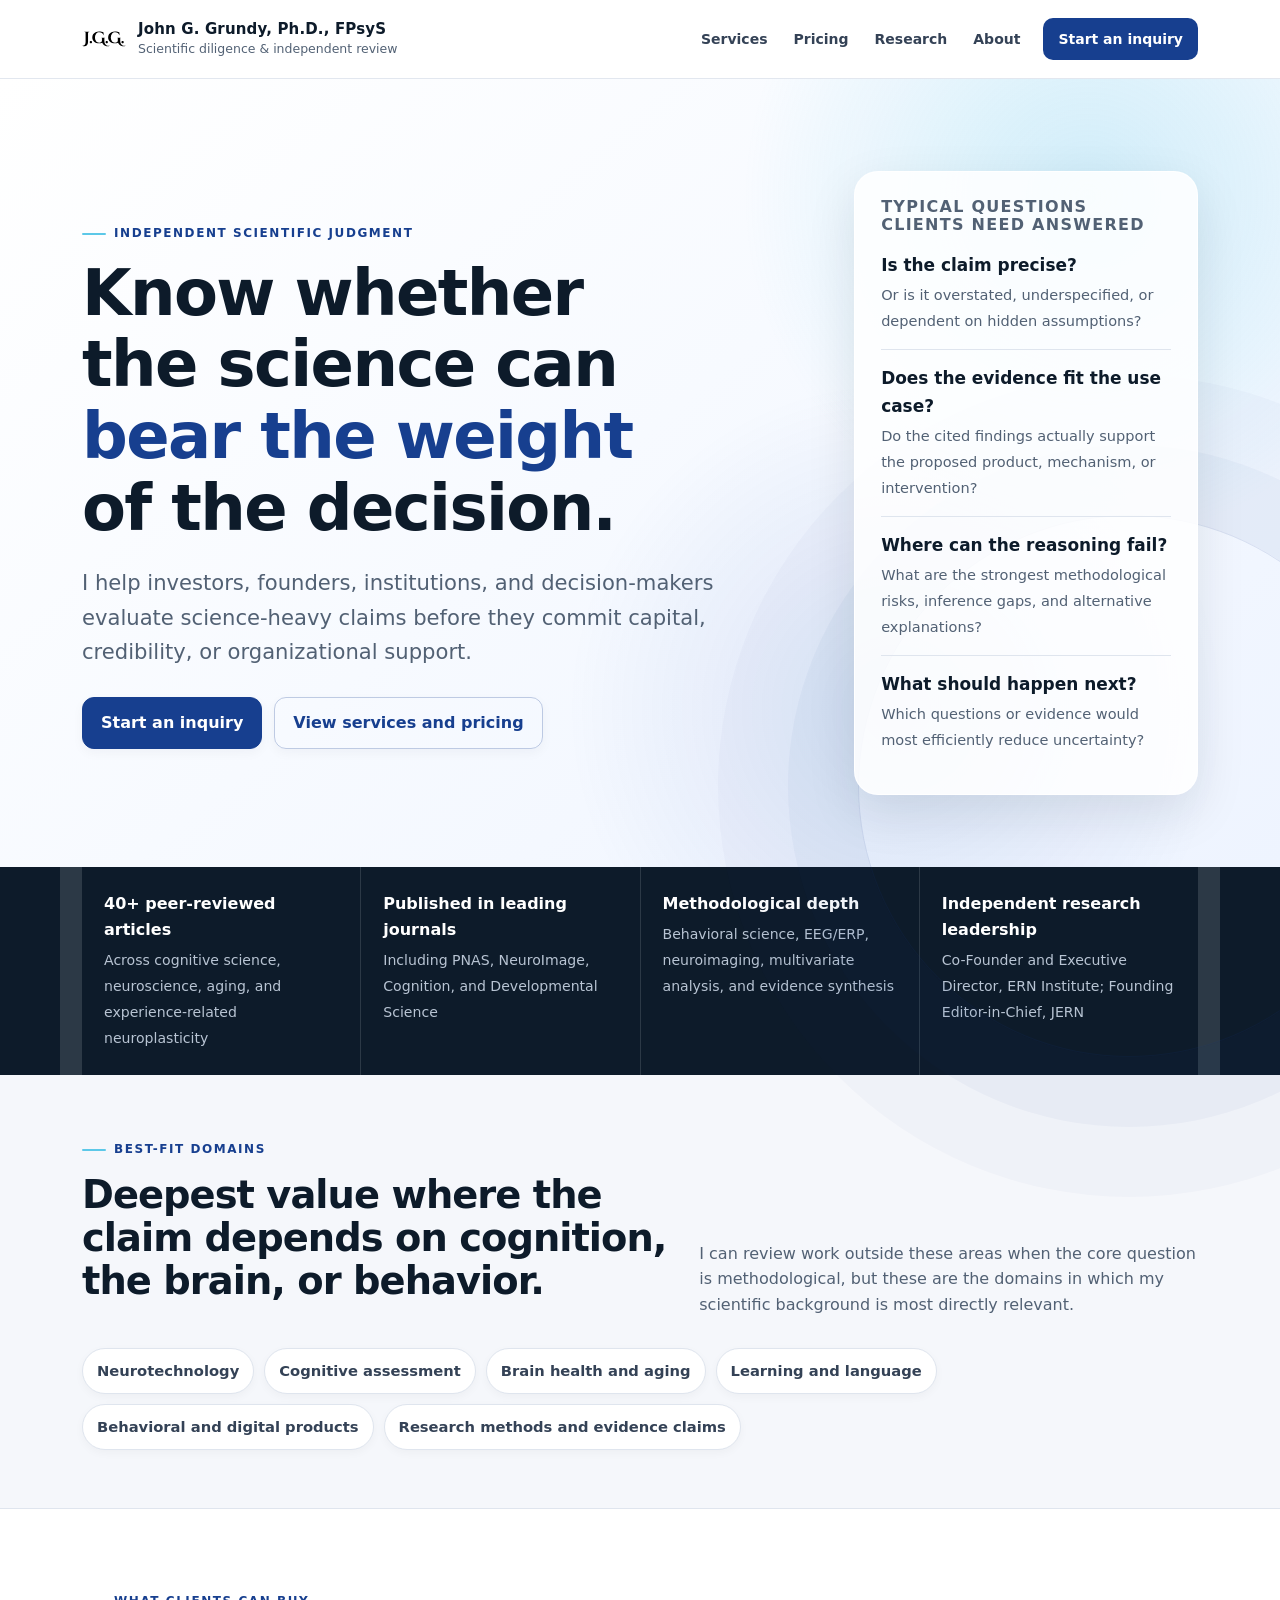
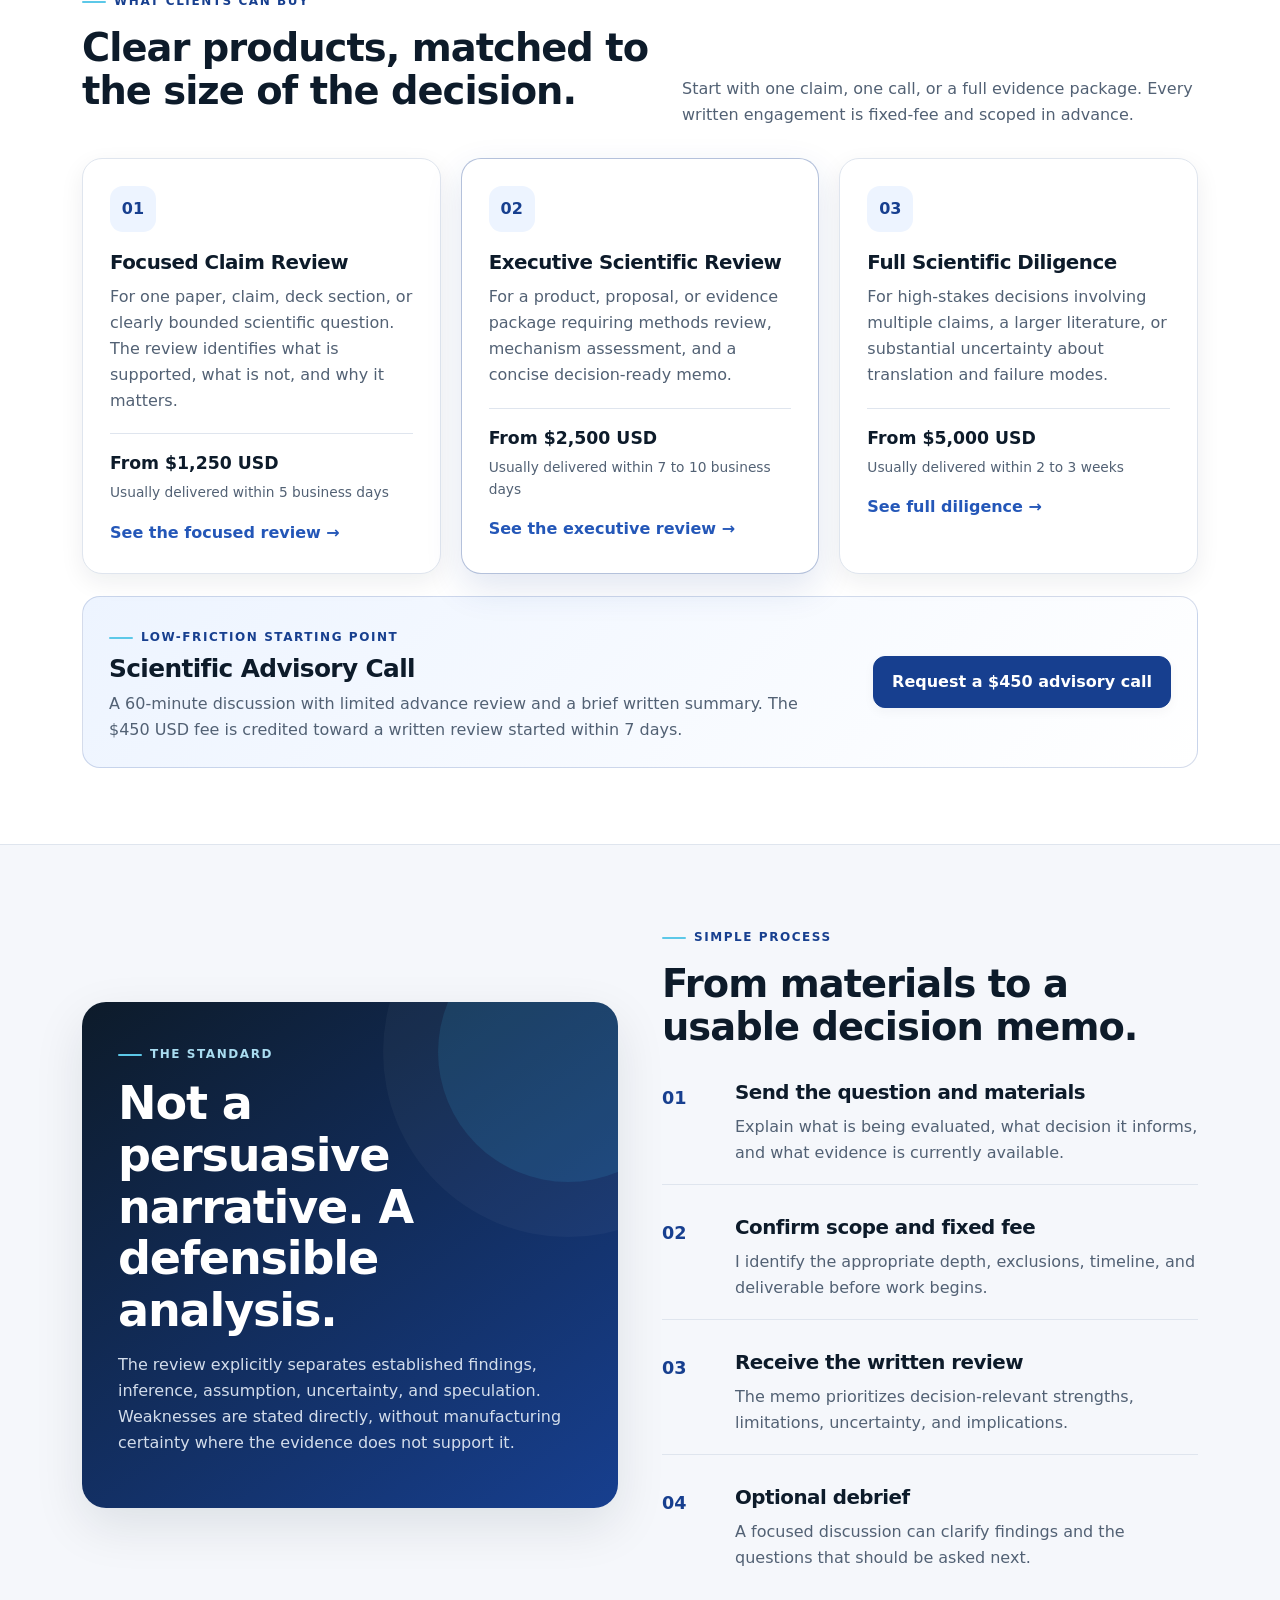
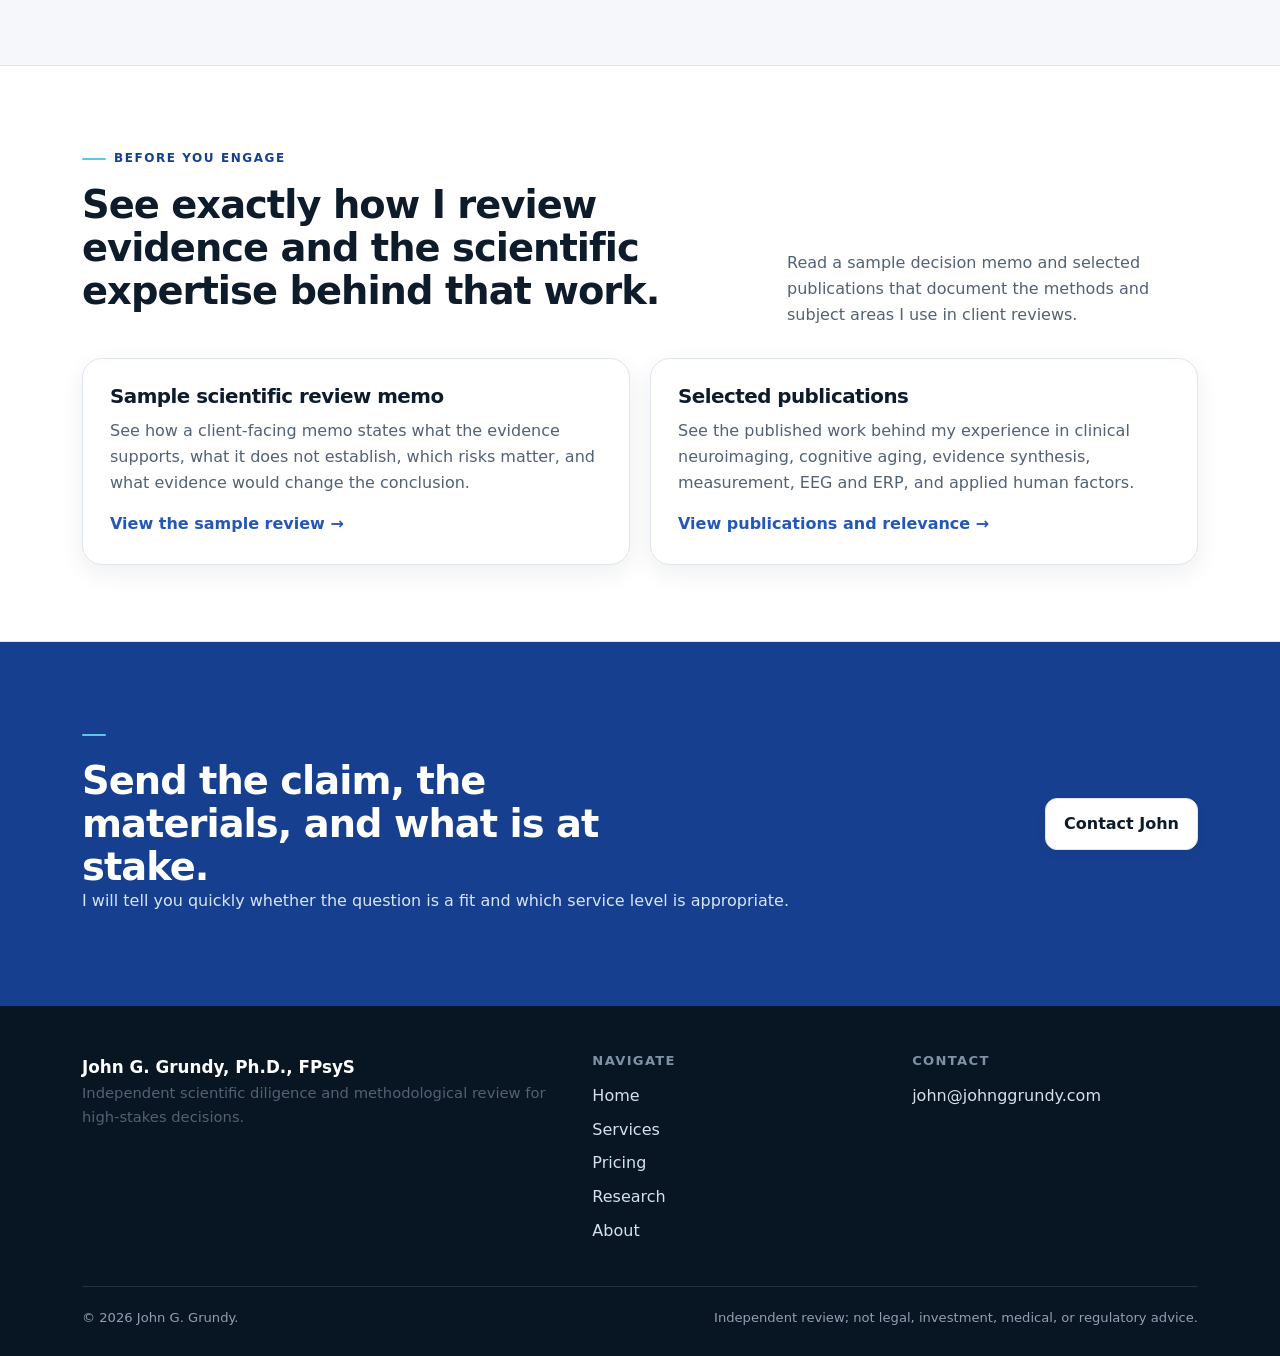
==== commit f0315ec3: "New website style" ====
--- a/index.html
+++ b/index.html
@@ -1,417 +1,106 @@
-<!DOCTYPE html>
+<!doctype html>
 <html lang="en">
 <head>
-<meta charset="utf-8"/>
-<meta content="width=device-width, initial-scale=1" name="viewport"/>
-<meta content="Independent scientific and methodological diligence for investors, founders, institutions, and decision-makers evaluating science-heavy products, platforms, and claims." name="description"/>
-<title>Scientific Diligence &amp; Independent Review — John G. Grundy, Ph.D., FPsyS</title>
-<style>
-    :root{
-      --bg:#f7f8fb;
-      --surface:#ffffff;
-      --text:#0f172a;
-      --muted:#475569;
-      --border:#e5e7eb;
-      --accent:#1e40af;
-      --accentSoft:#eff6ff;
-      --max: 1040px;
-      --radius: 14px;
-      --shadow: 0 10px 24px rgba(15, 23, 42, .08);
-    }
-
-    *{box-sizing:border-box}
-    html{scroll-behavior:smooth}
-    body{
-      margin:0;
-      font-family: ui-sans-serif, system-ui, -apple-system, Segoe UI, Roboto, Helvetica, Arial, "Apple Color Emoji","Segoe UI Emoji";
-      color:var(--text);
-      background: var(--bg);
-      line-height:1.58;
-    }
-    a{color:var(--accent); text-decoration:none}
-    a:hover{text-decoration:underline}
-
-    header{
-      position:sticky;
-      top:0;
-      background: rgba(247,248,251,.92);
-      backdrop-filter: blur(10px);
-      border-bottom:1px solid var(--border);
-      z-index:10;
-    }
-
-    .nav{
-      max-width:var(--max);
-      margin:0 auto;
-      display:flex;
-      align-items:center;
-      justify-content:space-between;
-      padding:14px 18px;
-      gap:14px;
-    }
-
-    .brand{
-      display:flex;
-      align-items:center;
-      gap:12px;
-      min-width:220px;
-    }
-    .brandLogo{height:40px; width:auto; display:block; flex:0 0 auto}
-    .brandText{display:flex; flex-direction:column; gap:2px; line-height:1.15}
-    .brandText strong{font-size:15px; letter-spacing:.2px}
-    .brandText span{font-size:13px; color:var(--muted)}
-
-    .navlinks{
-      display:flex;
-      gap:14px;
-      flex-wrap:wrap;
-      justify-content:flex-end;
-      font-size:15px;
-      font-weight:500;
-    }
-    .navlinks a{color:var(--muted)}
-    .navlinks a:hover{color:var(--text)}
-
-    main{max-width:var(--max); margin:0 auto; padding:30px 18px 56px}
-    .card{background:var(--surface); border:1px solid var(--border); border-radius:var(--radius); box-shadow:var(--shadow)}
-    .section-card{padding:24px}
-    .brief{background:transparent; border-left:4px solid rgba(30,64,175,.35); padding:4px 0 4px 14px; margin-top:18px}
-
-    h1{font-size:40px; line-height:1.08; margin:0 0 12px; letter-spacing:-.5px}
-    h2{margin:0 0 10px; font-size:20px}
-    h3{margin:0 0 8px; font-size:15px}
-    p{margin:0 0 10px}
-    ul{margin:0; padding-left:18px; color:var(--muted)}
-
-    .hero{padding:28px}
-    .heroTop{display:flex; flex-wrap:wrap; gap:10px 14px; align-items:baseline; justify-content:space-between; margin-bottom:6px}
-    .kicker{font-size:12px; color:var(--muted); text-transform:uppercase; letter-spacing:.12em; font-weight:700}
-    .nameLine{font-size:16px; color:var(--muted); font-weight:600}
-    .sub{color:var(--muted); font-size:17px; margin:0 0 16px; max-width:72ch}
-
-    .heroGrid{display:grid; grid-template-columns: minmax(0,1.6fr) minmax(280px,1fr); gap:18px; align-items:start}
-    .heroAside{border:1px solid var(--border); border-radius:14px; padding:16px; background:linear-gradient(180deg,#fff,#fbfdff)}
-    .heroAside h3{font-size:14px; text-transform:uppercase; letter-spacing:.08em; color:var(--muted); margin-bottom:10px}
-    .heroAside ul{font-size:14px}
-
-    .pillrow{display:flex; flex-wrap:wrap; gap:10px; margin:14px 0 0}
-    .pill{font-size:12px; color:var(--muted); border:1px solid var(--border); padding:6px 10px; border-radius:999px; background:var(--surface)}
-
-    .cta{display:flex; gap:10px; flex-wrap:wrap; margin-top:16px}
-    .btn{display:inline-flex; align-items:center; justify-content:center; gap:8px; padding:11px 14px; border-radius:12px; font-size:14px; border:1px solid var(--border); background:var(--surface); color:var(--text); font-weight:600}
-    .btn.primary{border-color: rgba(30,64,175,.35); background: var(--accentSoft); color: var(--accent)}
-    .btn:hover{transform:translateY(-1px); text-decoration:none}
-
-    .grid2{display:grid; grid-template-columns:1fr 1fr; gap:16px; margin-top:16px}
-    .grid3{display:grid; grid-template-columns:repeat(3,1fr); gap:14px; margin-top:12px}
-    .section-title{display:flex; align-items:baseline; justify-content:space-between; gap:12px; flex-wrap:wrap}
-
-    .stat{padding:16px; border:1px solid var(--border); border-radius:12px; background:var(--surface)}
-    .stat strong{display:block; font-size:15px; margin-bottom:6px}
-    .stat span{display:block; color:var(--muted); font-size:14px}
-
-    .split{display:grid; grid-template-columns:minmax(0,1.25fr) minmax(280px,.85fr); gap:18px; margin-top:16px}
-    .note{color:var(--muted); font-size:14px}
-
-    .credWrap{margin-top:14px; display:grid; gap:14px}
-    .credCard{padding:18px}
-    .credImage{width:100%; height:auto; display:block; border-radius:12px; border:1px solid var(--border)}
-    .credComposite{width:100%; height:auto; display:block; border-radius:12px; border:1px solid var(--border); background:#fff}
-    .credCaption{margin:0 0 10px; color:var(--muted); font-size:13px; line-height:1.45}
-    .credStack{display:grid; grid-template-columns:1fr; gap:18px; margin-top:8px}
-    .credIntro{max-width:78ch}
-    .credIntro p{color:var(--muted)}
-    .credWide .credComposite{width:100%; max-width:none}
-
-    details{margin-top:10px; background:var(--surface); border:1px solid var(--border); border-radius:12px; padding:12px 14px; box-shadow:0 6px 14px rgba(15,23,42,.05)}
-    summary{cursor:pointer; font-weight:700}
-    details p, details ul{color:var(--muted)}
-    details[open] summary{margin-bottom:8px}
-
-    .contactBand{padding:22px; margin-top:18px; background:var(--accentSoft); border-color:rgba(30,64,175,.25)}
-    .supportBand{padding:20px; margin-top:18px}
-    .support-copy{margin:10px 0 14px; color:var(--muted); max-width:70ch}
-    .support-buttons{display:flex; gap:12px; flex-wrap:wrap; margin-top:4px}
-    .support-btn{display:inline-flex; align-items:center; gap:10px; padding:12px 16px; border-radius:12px; border:1px solid var(--border); background:var(--surface); color:var(--text); font-size:14px; font-weight:600; text-decoration:none; box-shadow:0 6px 14px rgba(15,23,42,.05); transition: transform .15s ease, box-shadow .15s ease, border-color .15s ease}
-    .support-btn:hover{transform:translateY(-1px); box-shadow:var(--shadow); text-decoration:none}
-    .support-btn img{height:20px; width:auto; display:block; flex:0 0 auto}
-    .support-btn.stripe:hover{border-color: rgba(99,91,255,.35)}
-    .support-btn.paypal:hover{border-color: rgba(0,48,135,.35)}
-
-    footer{max-width:var(--max); margin:0 auto; padding:18px 18px 44px; color:var(--muted); font-size:12px}
-    section[id]{scroll-margin-top:80px}
-
-    @media (max-width: 900px){
-      .nav{align-items:flex-start}
-      .heroGrid,.grid2,.grid3,.split{grid-template-columns:1fr}
-      h1{font-size:34px}
-    }
-</style>
-<link rel="icon" type="image/svg+xml" href="favicon.svg">
+  <meta charset="utf-8">
+  <meta name="viewport" content="width=device-width,initial-scale=1">
+  <title>Scientific Diligence & Independent Review | John G. Grundy, Ph.D.</title>
+  <meta name="description" content="Independent scientific diligence and methodological review for investors, founders, institutions, and decision-makers evaluating neuroscience, cognition, brain health, and behavioral-science claims.">
+  <link rel="canonical" href="https://johnggrundy.com/">
+  <meta property="og:title" content="Scientific Diligence & Independent Review">
+  <meta property="og:description" content="Clear, independent analysis of whether the evidence can bear the weight of the decision.">
+  <meta property="og:type" content="website">
+  <meta property="og:url" content="https://johnggrundy.com/">
+  <link rel="icon" href="assets/favicon.svg" type="image/svg+xml">
+  <link rel="stylesheet" href="styles.css">
+  <script type="application/ld+json">{"@context":"https://schema.org","@type":"ProfessionalService","name":"John G. Grundy Scientific Diligence & Independent Review","url":"https://johnggrundy.com/","email":"john@johnggrundy.com","founder":{"@type":"Person","name":"John G. Grundy","honorificSuffix":"Ph.D., FPsyS","sameAs":["https://orcid.org/0000-0002-2553-3976","https://www.researchgate.net/profile/John-Grundy"]},"areaServed":"Worldwide","serviceType":["Scientific claim review","Scientific diligence","Methodological review","Evidence synthesis","Research workshops"],"hasOfferCatalog":{"@type":"OfferCatalog","name":"Scientific review services","itemListElement":[{"@type":"Offer","name":"Scientific Advisory Call","price":"450","priceCurrency":"USD"},{"@type":"Offer","name":"Focused Claim Review","price":"1250","priceCurrency":"USD"},{"@type":"Offer","name":"Executive Scientific Review","price":"2500","priceCurrency":"USD"},{"@type":"Offer","name":"Full Scientific Diligence","price":"5000","priceCurrency":"USD"}]}}</script>
 </head>
-
-<!-- Google tag (gtag.js) -->
-<script async src="https://www.googletagmanager.com/gtag/js?id=G-GD60K6BCNZ"></script>
-<script>
-  window.dataLayer = window.dataLayer || [];
-  function gtag(){dataLayer.push(arguments);} 
-  gtag('js', new Date());
-  gtag('config', 'G-GD60K6BCNZ');
-</script>
-
 <body>
-<header>
-  <div class="nav">
-    <div class="brand">
-      <img alt="John G. Grundy" class="brandLogo" src="JGGlogo.svg"/>
-      <div class="brandText">
-        <strong>Scientific Diligence &amp; Independent Review</strong>
-        <span>John G. Grundy, Ph.D., FPsyS</span>
+<a class="skip-link" href="#main">Skip to content</a>
+<header class="site-header"><div class="nav-shell"><a class="brand" href="index.html"><img src="assets/JGGlogo.svg" alt=""><span class="brand-copy"><strong>John G. Grundy, Ph.D., FPsyS</strong><span>Scientific diligence &amp; independent review</span></span></a><button class="menu-toggle" aria-expanded="false" aria-controls="primary-nav">Menu</button><nav class="nav-links" id="primary-nav" aria-label="Primary navigation"><a href="services.html">Services</a><a href="services.html#pricing">Pricing</a><a href="research.html">Research</a><a href="about.html">About</a><a class="nav-cta" href="contact.html#contact-details">Start an inquiry</a></nav></div></header>
+<main id="main">
+  <section class="hero">
+    <div class="container hero-grid">
+      <div>
+        <span class="eyebrow">Independent scientific judgment</span>
+        <h1>Know whether the science can <em>bear the weight</em> of the decision.</h1>
+        <p class="lead">I help investors, founders, institutions, and decision-makers evaluate science-heavy claims before they commit capital, credibility, or organizational support.</p>
+        <div class="hero-actions"><a class="btn btn-primary" href="contact.html#contact-details">Start an inquiry</a><a class="btn btn-ghost" href="services.html#pricing">View services and pricing</a></div>
       </div>
-    </div>
-    <nav aria-label="Primary" class="navlinks">
-      <a href="#service">Service</a>
-      <a href="#fit">Who this is for</a>
-      <a href="#deliverables">Deliverables</a>
-      <a href="#credibility">Background</a>
-      <a href="#contact">Contact</a>
-    </nav>
-  </div>
-</header>
-
-<main>
-  <section class="card hero">
-    <div class="heroTop">
-      <div class="kicker">Independent second opinion for high-stakes decisions</div>
-      <div class="nameLine">John G. Grundy, Ph.D., FPsyS</div>
-    </div>
-
-    <div class="heroGrid">
-      <div>
-        <h1>Scientific diligence before you commit capital, credibility, or institutional support.</h1>
-        <p class="sub">
-          I provide independent scientific and methodological review for investors, founders, institutions, and decision-makers evaluating products, platforms, or proposals built on complex empirical, theoretical, or mechanistic claims.
-        </p>
-        <p style="color:var(--muted); font-size:15px; margin:0 0 10px; max-width:72ch;">
-          The focus is not promotional positioning. It is analytical clarity: what the claim actually says, what assumptions it depends on, whether the evidence supports the inference being made, and where meaningful technical risk may still sit.
-        </p>
-
-        <div class="cta">
-          <a class="btn primary" href="#contact">Request a scoped review discussion</a>
-          <a class="btn" href="#deliverables">See deliverables</a>
-        </div>
-
-        <div class="pillrow">
-          <span class="pill">Pre-investment review</span>
-          <span class="pill">Science-heavy products</span>
-          <span class="pill">Written decision support</span>
-          <span class="pill">Independent analysis</span>
-          <span class="pill">Not investment advice</span>
-        </div>
-      </div>
-
-      <aside class="heroAside">
-        <h3>Typical questions clients need answered</h3>
-        <ul>
-          <li>Is this scientific claim precise, overstated, or underspecified?</li>
-          <li>Do the cited findings actually support the proposed product or mechanism?</li>
-          <li>What hidden assumptions would have to be true for this to work as presented?</li>
-          <li>Where are the strongest technical failure modes or inference gaps?</li>
-          <li>What should a non-specialist decision-maker understand before proceeding?</li>
-        </ul>
+      <aside class="proof-panel" aria-label="Typical questions clients need answered">
+        <h2>Typical questions clients need answered</h2>
+        <div class="proof-item"><strong>Is the claim precise?</strong><span>Or is it overstated, underspecified, or dependent on hidden assumptions?</span></div>
+        <div class="proof-item"><strong>Does the evidence fit the use case?</strong><span>Do the cited findings actually support the proposed product, mechanism, or intervention?</span></div>
+        <div class="proof-item"><strong>Where can the reasoning fail?</strong><span>What are the strongest methodological risks, inference gaps, and alternative explanations?</span></div>
+        <div class="proof-item"><strong>What should happen next?</strong><span>Which questions or evidence would most efficiently reduce uncertainty?</span></div>
       </aside>
     </div>
   </section>
 
-  <section class="brief" id="service">
-    <div class="section-title">
-      <h2 style="margin:0;">What I do</h2>
-      <div class="kicker">Claim → assumptions → evidence → inference</div>
-    </div>
-    <ul style="margin-top:8px;">
-      <li>Clarify what a scientific or technical claim actually asserts, and what it does not.</li>
-      <li>Surface key assumptions, including implicit assumptions that often go untested.</li>
-      <li>Stress-test the alignment between evidence, mechanism, methods, and inference.</li>
-      <li>Identify plausible failure modes, sources of overclaiming, and decision-relevant uncertainty.</li>
-    </ul>
-    <p style="color:var(--muted); margin-top:10px;">The aim is not certainty. It is cleaner judgment under scrutiny.</p>
-  </section>
-
-  <section class="grid2" aria-label="Service definition">
-    <div class="card section-card">
-      <div class="kicker">This is</div>
-      <ul style="margin-top:10px;">
-        <li>Independent written diligence</li>
-        <li>Technical review that can be shared internally</li>
-        <li>Explicit separation of facts, assumptions, uncertainty, and inference</li>
-        <li>Readable by both technical and non-technical stakeholders</li>
-      </ul>
-    </div>
-    <div class="card section-card">
-      <div class="kicker">This is not</div>
-      <ul style="margin-top:10px;">
-        <li>Investment, legal, medical, or regulatory advice</li>
-        <li>Advocacy, endorsement, or founder-side promotion</li>
-        <li>Ghostwriting or marketing copy</li>
-        <li>A substitute for experiments, validation work, or specialist counsel</li>
-      </ul>
+  <section class="trust-strip" aria-label="Qualifications">
+    <div class="container trust-grid">
+      <div class="trust-item"><strong>40+ peer-reviewed articles</strong><span>Across cognitive science, neuroscience, aging, and experience-related neuroplasticity</span></div>
+      <div class="trust-item"><strong>Published in leading journals</strong><span>Including PNAS, NeuroImage, Cognition, and Developmental Science</span></div>
+      <div class="trust-item"><strong>Methodological depth</strong><span>Behavioral science, EEG/ERP, neuroimaging, multivariate analysis, and evidence synthesis</span></div>
+      <div class="trust-item"><strong>Independent research leadership</strong><span>Co-Founder and Executive Director, ERN Institute; Founding Editor-in-Chief, JERN</span></div>
     </div>
   </section>
 
-  <section class="card section-card" id="fit" style="margin-top:16px;">
-    <div class="section-title">
-      <h2 style="margin:0;">Who this is for</h2>
-      <div class="kicker">Best-fit buyers</div>
-    </div>
-    <div class="grid3">
-      <div class="stat">
-        <strong>Investors and diligence teams</strong>
-        <span>Before funding a science-heavy product, platform, intervention, assessment, or mechanism-based pitch.</span>
-      </div>
-      <div class="stat">
-        <strong>Founders and operators</strong>
-        <span>When you need an independent stress test before fundraising, launch, licensing, or external scrutiny.</span>
-      </div>
-      <div class="stat">
-        <strong>Institutions and advisors</strong>
-        <span>For internal review, proposal vetting, policy-relevant analysis, or litigation-adjacent methodological assessment.</span>
+  <section class="section compact-fit">
+    <div class="container">
+      <div class="section-head"><div><span class="eyebrow">Best-fit domains</span><h2>Deepest value where the claim depends on cognition, the brain, or behavior.</h2></div><p>I can review work outside these areas when the core question is methodological, but these are the domains in which my scientific background is most directly relevant.</p></div>
+      <div class="domain-grid">
+        <div class="domain-chip">Neurotechnology</div>
+        <div class="domain-chip">Cognitive assessment</div>
+        <div class="domain-chip">Brain health and aging</div>
+        <div class="domain-chip">Learning and language</div>
+        <div class="domain-chip">Behavioral and digital products</div>
+        <div class="domain-chip">Research methods and evidence claims</div>
       </div>
     </div>
-    <p class="note" style="margin-top:14px; max-width:78ch;">
-      I am typically most useful when the core issue is not market size or business strategy, but whether the underlying science, methods, or mechanistic reasoning can bear the weight being placed on them.
-    </p>
   </section>
 
-  <section class="split" id="deliverables">
-    <div class="card section-card">
-      <div class="section-title">
-        <h2 style="margin:0;">Deliverables</h2>
-        <div class="kicker">Tiered depth</div>
+  <section class="section section-white">
+    <div class="container">
+      <div class="section-head"><div><span class="eyebrow">What clients can buy</span><h2>Clear products, matched to the size of the decision.</h2></div><p>Start with one claim, one call, or a full evidence package. Every written engagement is fixed-fee and scoped in advance.</p></div>
+      <div class="cards-3">
+        <article class="card"><div class="card-icon">01</div><h3>Focused Claim Review</h3><p>For one paper, claim, deck section, or clearly bounded scientific question. The review identifies what is supported, what is not, and why it matters.</p><p class="price-line"><strong>From $1,250 USD</strong><span>Usually delivered within 5 business days</span></p><a class="card-link" href="services.html#pricing">See the focused review</a></article>
+        <article class="card featured-card"><div class="card-icon">02</div><h3>Executive Scientific Review</h3><p>For a product, proposal, or evidence package requiring methods review, mechanism assessment, and a concise decision-ready memo.</p><p class="price-line"><strong>From $2,500 USD</strong><span>Usually delivered within 7 to 10 business days</span></p><a class="card-link" href="services.html#pricing">See the executive review</a></article>
+        <article class="card"><div class="card-icon">03</div><h3>Full Scientific Diligence</h3><p>For high-stakes decisions involving multiple claims, a larger literature, or substantial uncertainty about translation and failure modes.</p><p class="price-line"><strong>From $5,000 USD</strong><span>Usually delivered within 2 to 3 weeks</span></p><a class="card-link" href="services.html#pricing">See full diligence</a></article>
       </div>
-      <p class="note" style="margin-top:8px; max-width:75ch;">
-        Clients receive a written review memo prepared for internal decision-making. Reviews explicitly separate claims, assumptions, evidence, methodological issues, uncertainty, and bottom-line implications.
-      </p>
-      <div class="grid3" style="margin-top:14px;">
-        <div class="stat">
-          <strong>Executive Review</strong>
-          <span>3–5 pages. Focused assessment of claim clarity, major assumptions, core risks, and decision-relevant uncertainty.</span>
-        </div>
-        <div class="stat">
-          <strong>Standard Review</strong>
-          <span>8–12 pages. Detailed analysis of methods, evidence, inference quality, and probable failure points.</span>
-        </div>
-        <div class="stat">
-          <strong>Comprehensive Review</strong>
-          <span>15–20 pages. Full stress test for high-stakes internal, legal, policy, or institutional contexts.</span>
-        </div>
-      </div>
-      <p class="note" style="margin-top:14px;">
-        A one-page decision brief can also be provided for executive circulation.
-      </p>
-      <p class="note">
-        Scope and fixed-fee pricing are set after initial review of materials. Engagements are priced by complexity, not hourly time.
-      </p>
+      <div class="entry-offer"><div><span class="eyebrow">Low-friction starting point</span><h3>Scientific Advisory Call</h3><p>A 60-minute discussion with limited advance review and a brief written summary. The $450 USD fee is credited toward a written review started within 7 days.</p></div><a class="btn btn-primary" href="contact.html?service=Scientific%20Advisory%20Call#contact-details">Request a $450 advisory call</a></div>
     </div>
+  </section>
 
-    <div class="card section-card">
-      <div class="section-title">
-        <h2 style="margin:0;">Engagement process</h2>
-        <div class="kicker">Simple and scoped</div>
-      </div>
-      <div class="grid3" style="grid-template-columns:1fr;">
-        <div class="stat">
-          <strong>1. Initial inquiry</strong>
-          <span>You send the claim, product, or proposal being evaluated, what decision it informs, and what materials exist.</span>
-        </div>
-        <div class="stat">
-          <strong>2. Scope and fit</strong>
-          <span>I confirm whether the question is a fit for this service, define scope, and set a fixed fee.</span>
-        </div>
-        <div class="stat">
-          <strong>3. Written review</strong>
-          <span>You receive a memo designed to clarify technical strength, inferential limits, and where caution is warranted.</span>
+  <section class="section">
+    <div class="container feature-grid">
+      <div class="feature-box"><span class="eyebrow">The standard</span><h2>Not a persuasive narrative. A defensible analysis.</h2><p>The review explicitly separates established findings, inference, assumption, uncertainty, and speculation. Weaknesses are stated directly, without manufacturing certainty where the evidence does not support it.</p></div>
+      <div>
+        <span class="eyebrow">Simple process</span>
+        <h2>From materials to a usable decision memo.</h2>
+        <div class="steps">
+          <div class="step"><div><h3>Send the question and materials</h3><p>Explain what is being evaluated, what decision it informs, and what evidence is currently available.</p></div></div>
+          <div class="step"><div><h3>Confirm scope and fixed fee</h3><p>I identify the appropriate depth, exclusions, timeline, and deliverable before work begins.</p></div></div>
+          <div class="step"><div><h3>Receive the written review</h3><p>The memo prioritizes decision-relevant strengths, limitations, uncertainty, and implications.</p></div></div>
+          <div class="step"><div><h3>Optional debrief</h3><p>A focused discussion can clarify findings and the questions that should be asked next.</p></div></div>
         </div>
       </div>
     </div>
   </section>
 
-  <section class="card section-card" id="credibility" style="margin-top:16px;">
-    <div class="section-title">
-      <h2 style="margin:0;">Why me</h2>
-      <div class="kicker">Scientific judgment, not sales language</div>
-    </div>
-    <div class="credStack">
-      <div class="credIntro">
-        <p class="note" style="max-width:78ch;">
-          My background is in cognitive science and psychology, with extensive experience evaluating empirical claims, theoretical framing, mechanism-based arguments, and methodological quality. I have worked as an academic researcher, published and peer-reviewed scientific work, and built a reputation around theory development and big-picture scientific interpretation.
-        </p>
-        <p class="note" style="max-width:78ch; margin-top:10px;">
-          That makes this service most valuable when a decision turns on whether a scientific narrative is actually well-supported, or simply sounds persuasive on the surface.
-        </p>
-      </div>
-
-      <div class="card credCard">
-        <h3>What you should expect from my review</h3>
-        <ul>
-          <li>Clear distinctions between established findings, extrapolation, and speculation</li>
-          <li>Attention to mechanistic plausibility rather than just headline claims</li>
-          <li>A written record that can be retained, revisited, and shared internally</li>
-          <li>Direct language when something is weak, overstated, or unsupported</li>
-        </ul>
-      </div>
-
-      <div class="card credCard credWide">
-        <h3 style="margin-bottom:8px;">Selected indicators of research impact and public engagement</h3>
-        <p class="credCaption">A compact snapshot of publications, citation profile, research visibility, and selected media coverage relevant to independent scientific review.</p>
-        <img alt="Selected indicators of research impact and public engagement" class="credComposite" src="qualifications_and_media_overview.png"/>
+  <section class="section section-white">
+    <div class="container">
+      <div class="section-head"><div><span class="eyebrow">Before you engage</span><h2>See exactly how I review evidence and the scientific expertise behind that work.</h2></div><p>Read a sample decision memo and selected publications that document the methods and subject areas I use in client reviews.</p></div>
+      <div class="cards-2">
+        <article class="card"><h3>Sample scientific review memo</h3><p>See how a client-facing memo states what the evidence supports, what it does not establish, which risks matter, and what evidence would change the conclusion.</p><a class="card-link" href="sample-review.html">View the sample review</a></article>
+        <article class="card"><h3>Selected publications</h3><p>See the published work behind my experience in clinical neuroimaging, cognitive aging, evidence synthesis, measurement, EEG and ERP, and applied human factors.</p><a class="card-link" href="research.html">View publications and relevance</a></article>
       </div>
     </div>
   </section>
 
-  <section class="brief" id="independence">
-    <div class="section-title">
-      <h2 style="margin:0;">Independence and scope</h2>
-      <div class="kicker">Documented, bounded, explicit</div>
-    </div>
-    <details>
-      <summary>How engagements are scoped</summary>
-      <ul>
-        <li>Scope is defined in advance.</li>
-        <li>Conclusions are not pre-specified.</li>
-        <li>Findings are documented accurately and in full in the written review.</li>
-        <li>How the review is used after delivery is the client’s responsibility.</li>
-      </ul>
-    </details>
-    <details>
-      <summary>Relationship to ERN Institute</summary>
-      <p style="margin:0;">
-        I am the founder of ERN Institute, a separate scholarly publishing and research infrastructure initiative. This review service is offered independently and is not conducted on behalf of ERN Institute or its journals.
-      </p>
-    </details>
-  </section>
-
-  <section class="card contactBand" id="contact">
-    <div class="section-title">
-      <h2 style="margin:0;">Contact</h2>
-      <div class="kicker">Scoped inquiries only</div>
-    </div>
-    <p style="margin:10px 0 12px; color:var(--muted); max-width:72ch;">
-      If you are considering a review, email me with: (1) what is being evaluated, (2) what decision it informs, and (3) what materials are currently available. If it is not a fit, I will say so quickly.
-    </p>
-    <p style="margin:0 0 12px; font-size:15px;">
-      <strong>Email:</strong> <a href="mailto:john@johnggrundy.com">john@johnggrundy.com</a>
-    </p>
-    <p class="note" style="margin:0;">I do not offer promotional endorsements, scientific white-labeling, or outcome guarantees.</p>
+  <section class="section quote-band">
+    <div class="container"><div><span class="eyebrow">Start with the decision</span><h2>Send the claim, the materials, and what is at stake.</h2><p>I will tell you quickly whether the question is a fit and which service level is appropriate.</p></div><a class="btn" href="contact.html#contact-details">Contact John</a></div>
   </section>
 </main>
-
-<footer>
-  <div>© <span id="y"></span> John G. Grundy. Scientific Diligence &amp; Independent Review.</div>
-  <div style="margin-top:8px;">This site describes an independent review service. It does not provide legal, investment, medical, or clinical advice.</div>
-</footer>
-
-<script>
-  document.getElementById("y").textContent = new Date().getFullYear();
-</script>
-</body>
-</html>
+<footer class="site-footer"><div class="container"><div class="footer-grid"><div><div class="footer-brand">John G. Grundy, Ph.D., FPsyS</div><p class="small">Independent scientific diligence and methodological review for high-stakes decisions.</p></div><div><h2>Navigate</h2><a href="index.html">Home</a><a href="services.html">Services</a><a href="services.html#pricing">Pricing</a><a href="research.html">Research</a><a href="about.html">About</a></div><div><h2>Contact</h2><a href="mailto:john@johnggrundy.com">john@johnggrundy.com</a></div></div><div class="footer-bottom"><span>© <span data-year></span> John G. Grundy.</span><span>Independent review; not legal, investment, medical, or regulatory advice.</span></div></div></footer>
+<script src="site.js"></script>
+</body></html>
--- a/styles.css
+++ b/styles.css
@@ -0,0 +1,542 @@
+:root {
+  --ink: #0d1b2a;
+  --muted: #526174;
+  --blue: #173f8f;
+  --blue-2: #2457b8;
+  --blue-soft: #edf4ff;
+  --cyan: #5cc8e8;
+  --surface: #ffffff;
+  --canvas: #f5f7fb;
+  --line: #dfe5ee;
+  --success: #176a51;
+  --shadow: 0 18px 50px rgba(13, 27, 42, .10);
+  --shadow-sm: 0 8px 24px rgba(13, 27, 42, .07);
+  --radius: 20px;
+  --max: 1160px;
+}
+
+* { box-sizing: border-box; }
+html { scroll-behavior: smooth; }
+body {
+  margin: 0;
+  color: var(--ink);
+  background: var(--canvas);
+  font-family: Inter, ui-sans-serif, system-ui, -apple-system, BlinkMacSystemFont, "Segoe UI", sans-serif;
+  line-height: 1.62;
+  -webkit-font-smoothing: antialiased;
+}
+img { max-width: 100%; }
+a { color: var(--blue-2); text-decoration: none; }
+a:hover { text-decoration: underline; }
+button, input, textarea { font: inherit; }
+
+.skip-link {
+  position: absolute;
+  left: -9999px;
+  top: 8px;
+  z-index: 100;
+  padding: 10px 14px;
+  background: #fff;
+  border-radius: 8px;
+}
+.skip-link:focus { left: 8px; }
+
+.site-header {
+  position: sticky;
+  top: 0;
+  z-index: 50;
+  background: rgba(255,255,255,.94);
+  border-bottom: 1px solid rgba(223,229,238,.9);
+  backdrop-filter: blur(14px);
+}
+.nav-shell {
+  max-width: var(--max);
+  margin: 0 auto;
+  min-height: 78px;
+  padding: 0 22px;
+  display: flex;
+  align-items: center;
+  justify-content: space-between;
+  gap: 24px;
+}
+.brand {
+  display: inline-flex;
+  align-items: center;
+  gap: 12px;
+  color: var(--ink);
+  min-width: 0;
+}
+.brand:hover { text-decoration: none; }
+.brand img { width: 44px; height: 44px; object-fit: contain; }
+.brand-copy { display: grid; line-height: 1.15; }
+.brand-copy strong { font-size: 15px; letter-spacing: .01em; }
+.brand-copy span { color: var(--muted); font-size: 12.5px; margin-top: 4px; }
+.nav-links { display: flex; align-items: center; gap: 4px; }
+.nav-links a {
+  color: #344256;
+  font-weight: 650;
+  font-size: 14px;
+  padding: 10px 11px;
+  border-radius: 10px;
+}
+.nav-links a:hover, .nav-links a[aria-current="page"] {
+  color: var(--blue);
+  background: var(--blue-soft);
+  text-decoration: none;
+}
+.nav-links .nav-cta {
+  margin-left: 8px;
+  color: #fff;
+  background: var(--blue);
+  padding-inline: 15px;
+}
+.nav-links .nav-cta:hover, .nav-links .nav-cta[aria-current="page"] {
+  color: #fff;
+  background: #123474;
+}
+.menu-toggle {
+  display: none;
+  border: 1px solid var(--line);
+  background: #fff;
+  border-radius: 10px;
+  padding: 8px 10px;
+  color: var(--ink);
+}
+
+main { overflow: hidden; }
+.container { max-width: var(--max); margin: 0 auto; padding-inline: 22px; }
+.section { padding: 76px 0; }
+.section.compact { padding: 52px 0; }
+.section-white { background: #fff; border-block: 1px solid var(--line); }
+
+.eyebrow {
+  display: inline-flex;
+  align-items: center;
+  gap: 8px;
+  color: var(--blue);
+  font-size: 12px;
+  font-weight: 800;
+  text-transform: uppercase;
+  letter-spacing: .13em;
+  margin-bottom: 14px;
+}
+.eyebrow::before { content: ""; width: 24px; height: 2px; background: var(--cyan); border-radius: 2px; }
+h1, h2, h3 { margin-top: 0; line-height: 1.12; letter-spacing: -.025em; }
+h1 { font-size: clamp(2.55rem, 5vw, 4.8rem); margin-bottom: 22px; max-width: 14ch; }
+h2 { font-size: clamp(2rem, 3vw, 3rem); margin-bottom: 16px; }
+h3 { font-size: 1.24rem; margin-bottom: 10px; }
+p { margin: 0 0 16px; }
+.lead { color: var(--muted); font-size: clamp(1.08rem, 1.8vw, 1.32rem); max-width: 67ch; }
+.small { color: var(--muted); font-size: .92rem; }
+.kicker { color: var(--muted); font-weight: 650; }
+
+.hero {
+  position: relative;
+  padding: 92px 0 72px;
+  background:
+    radial-gradient(circle at 85% 15%, rgba(92,200,232,.25), transparent 27%),
+    radial-gradient(circle at 70% 80%, rgba(36,87,184,.13), transparent 30%),
+    linear-gradient(140deg, #fff 0%, #f7faff 48%, #eef4ff 100%);
+}
+.hero::after {
+  content: "";
+  position: absolute;
+  right: -120px;
+  bottom: -190px;
+  width: 540px;
+  height: 540px;
+  border: 1px solid rgba(23,63,143,.12);
+  border-radius: 50%;
+  box-shadow: 0 0 0 70px rgba(23,63,143,.035), 0 0 0 140px rgba(23,63,143,.025);
+  pointer-events: none;
+}
+.hero-grid { display: grid; grid-template-columns: minmax(0, 1.35fr) minmax(310px, .65fr); gap: 58px; align-items: center; position: relative; z-index: 1; }
+.hero h1 em { font-style: normal; color: var(--blue); }
+.hero-actions, .button-row { display: flex; flex-wrap: wrap; gap: 12px; margin-top: 28px; }
+.btn {
+  display: inline-flex;
+  align-items: center;
+  justify-content: center;
+  gap: 9px;
+  min-height: 48px;
+  padding: 12px 18px;
+  border-radius: 12px;
+  border: 1px solid var(--line);
+  background: #fff;
+  color: var(--ink);
+  font-weight: 750;
+  box-shadow: 0 4px 12px rgba(13,27,42,.04);
+  transition: transform .15s ease, box-shadow .15s ease, background .15s ease;
+}
+.btn:hover { text-decoration: none; transform: translateY(-1px); box-shadow: var(--shadow-sm); }
+.btn-primary { background: var(--blue); border-color: var(--blue); color: #fff; }
+.btn-primary:hover { background: #123474; color: #fff; }
+.btn-ghost { background: transparent; border-color: rgba(23,63,143,.25); color: var(--blue); }
+.btn-small { min-height: 40px; padding: 8px 13px; font-size: .9rem; }
+
+.proof-panel {
+  background: rgba(255,255,255,.86);
+  border: 1px solid rgba(255,255,255,.9);
+  border-radius: 24px;
+  padding: 26px;
+  box-shadow: var(--shadow);
+}
+.proof-panel h2 { font-size: 1rem; text-transform: uppercase; letter-spacing: .08em; color: var(--muted); margin-bottom: 18px; }
+.proof-item { padding: 15px 0; border-top: 1px solid var(--line); }
+.proof-item:first-of-type { border-top: 0; padding-top: 0; }
+.proof-item strong { display: block; font-size: 1.06rem; margin-bottom: 3px; }
+.proof-item span { color: var(--muted); font-size: .91rem; }
+
+.trust-strip { background: var(--ink); color: #fff; }
+.trust-grid { display: grid; grid-template-columns: repeat(4, 1fr); gap: 1px; background: rgba(255,255,255,.13); }
+.trust-item { padding: 24px 22px; background: var(--ink); }
+.trust-item strong { display: block; font-size: 1rem; margin-bottom: 4px; }
+.trust-item span { color: #b8c4d3; font-size: .88rem; }
+
+.section-head { display: flex; align-items: end; justify-content: space-between; gap: 28px; margin-bottom: 30px; }
+.section-head p { max-width: 58ch; color: var(--muted); margin-bottom: 0; }
+.cards-3 { display: grid; grid-template-columns: repeat(3, minmax(0,1fr)); gap: 20px; }
+.cards-2 { display: grid; grid-template-columns: repeat(2, minmax(0,1fr)); gap: 20px; }
+.card {
+  background: var(--surface);
+  border: 1px solid var(--line);
+  border-radius: var(--radius);
+  padding: 27px;
+  box-shadow: var(--shadow-sm);
+}
+.card-icon {
+  width: 46px;
+  height: 46px;
+  display: grid;
+  place-items: center;
+  border-radius: 13px;
+  background: var(--blue-soft);
+  color: var(--blue);
+  font-weight: 900;
+  margin-bottom: 20px;
+}
+.card p { color: var(--muted); }
+.card-link { font-weight: 800; }
+.card-link::after { content: " →"; }
+
+.outcome-list { list-style: none; padding: 0; margin: 20px 0 0; display: grid; gap: 12px; }
+.outcome-list li { position: relative; padding-left: 28px; color: var(--muted); }
+.outcome-list li::before { content: "✓"; position: absolute; left: 0; color: var(--success); font-weight: 900; }
+
+.feature-grid { display: grid; grid-template-columns: 1fr 1fr; gap: 44px; align-items: center; }
+.feature-box {
+  position: relative;
+  border-radius: 24px;
+  min-height: 380px;
+  padding: 36px;
+  color: #fff;
+  background: linear-gradient(145deg, #0d1b2a, #173f8f);
+  overflow: hidden;
+  box-shadow: var(--shadow);
+}
+.feature-box::after { content: ""; position: absolute; width: 260px; height: 260px; border-radius: 50%; right: -80px; top: -80px; background: rgba(92,200,232,.16); box-shadow: 0 0 0 55px rgba(255,255,255,.035); }
+.feature-box > * { position: relative; z-index: 1; }
+.feature-box .eyebrow { color: #a9dcf0; }
+.feature-box h2 { font-size: clamp(2rem, 3.6vw, 3.3rem); max-width: 12ch; }
+.feature-box p { color: #d3ddeb; max-width: 45ch; }
+
+.steps { counter-reset: step; display: grid; gap: 14px; }
+.step { counter-increment: step; display: grid; grid-template-columns: 56px 1fr; gap: 17px; align-items: start; padding: 18px 0; border-bottom: 1px solid var(--line); }
+.step:last-child { border-bottom: 0; }
+.step::before { content: counter(step, decimal-leading-zero); color: var(--blue); font-weight: 900; font-size: 1.1rem; padding-top: 2px; }
+.step p { color: var(--muted); margin-bottom: 0; }
+
+.quote-band { background: var(--blue); color: #fff; }
+.quote-band .container { display: grid; grid-template-columns: 1.4fr .6fr; gap: 40px; align-items: center; }
+.quote-band h2 { max-width: 20ch; margin-bottom: 0; }
+.quote-band p { color: #d8e4f8; }
+.quote-band .btn { justify-self: end; }
+
+.page-hero {
+  padding: 74px 0 58px;
+  background: linear-gradient(145deg, #fff, #edf4ff);
+  border-bottom: 1px solid var(--line);
+}
+.page-hero h1 { font-size: clamp(2.5rem, 4.5vw, 4.1rem); max-width: 17ch; }
+.page-hero .lead { max-width: 62ch; }
+.breadcrumb { color: var(--muted); font-size: .88rem; margin-bottom: 18px; }
+.breadcrumb a { color: var(--muted); }
+
+.service-row { display: grid; grid-template-columns: .7fr 1.3fr; gap: 44px; padding: 38px 0; border-bottom: 1px solid var(--line); }
+.service-row:last-child { border-bottom: 0; }
+.service-label { color: var(--blue); font-weight: 850; font-size: .82rem; text-transform: uppercase; letter-spacing: .12em; }
+.service-row h2 { font-size: clamp(1.75rem, 2.4vw, 2.5rem); }
+.service-row ul { margin: 16px 0 0; padding-left: 20px; color: var(--muted); }
+
+.package-grid { display: grid; grid-template-columns: repeat(3,1fr); gap: 20px; }
+.package { display: flex; flex-direction: column; }
+.package .tag { align-self: flex-start; font-size: .75rem; font-weight: 800; text-transform: uppercase; letter-spacing: .08em; color: var(--blue); background: var(--blue-soft); padding: 6px 9px; border-radius: 999px; margin-bottom: 18px; }
+.package ul { color: var(--muted); padding-left: 20px; }
+.package .button-row { margin-top: auto; padding-top: 18px; }
+
+.research-list { display: grid; gap: 22px; }
+.paper {
+  background: #fff;
+  border: 1px solid var(--line);
+  border-radius: 20px;
+  padding: 28px;
+  display: grid;
+  grid-template-columns: minmax(0,1fr) auto;
+  gap: 24px;
+  align-items: start;
+  box-shadow: var(--shadow-sm);
+}
+.paper-meta { display: flex; flex-wrap: wrap; gap: 8px; margin-bottom: 13px; }
+.badge { font-size: .76rem; font-weight: 800; color: var(--blue); background: var(--blue-soft); padding: 5px 9px; border-radius: 999px; }
+.badge.green { color: var(--success); background: #e8f7f1; }
+.paper h2 { font-size: clamp(1.42rem, 2.2vw, 2rem); margin-bottom: 10px; }
+.paper .authors, .paper .summary { color: var(--muted); }
+.paper-actions { display: flex; flex-direction: column; gap: 10px; min-width: 210px; }
+.paper-note { margin-top: 12px; color: var(--muted); font-size: .82rem; }
+
+.media-grid { display: grid; grid-template-columns: repeat(2, minmax(0,1fr)); gap: 20px; }
+.media-card { position: relative; display: flex; flex-direction: column; }
+.media-card .media-type { color: var(--blue); text-transform: uppercase; letter-spacing: .11em; font-size: .76rem; font-weight: 850; }
+.media-card h2 { font-size: 1.45rem; margin: 10px 0; }
+.media-card p { flex: 1; }
+.media-card .source { color: var(--muted); font-weight: 700; font-size: .9rem; margin-bottom: 14px; }
+
+.bio-grid { display: grid; grid-template-columns: minmax(0,.75fr) minmax(0,1.25fr); gap: 54px; align-items: start; }
+.bio-panel { background: var(--ink); color: #fff; border-radius: 24px; padding: 32px; position: sticky; top: 108px; }
+.bio-mark { width: 88px; height: 88px; display: grid; place-items: center; background: #fff; border-radius: 20px; margin-bottom: 22px; }
+.bio-mark img { width: 64px; height: 64px; }
+.bio-panel h2 { font-size: 1.7rem; margin-bottom: 8px; }
+.bio-panel p { color: #c4cfdd; }
+.bio-panel a { color: #b8e9f7; }
+.bio-copy h2 { margin-top: 34px; font-size: 1.7rem; }
+.bio-copy h2:first-child { margin-top: 0; }
+
+.contact-grid { display: grid; grid-template-columns: minmax(0,1.12fr) minmax(360px,.88fr); gap: 34px; align-items: start; }
+.contact-card { background: var(--ink); color: #fff; border-radius: 24px; padding: 34px; min-width: 0; }
+.contact-card .eyebrow { color: #a9dcf0; }
+.contact-card p { color: #d5deea; }
+.contact-email { font-size: clamp(1.55rem, 2.1vw, 1.95rem); line-height: 1.08; letter-spacing: -.035em; margin-bottom: 16px; overflow-wrap: anywhere; word-break: break-word; }
+.contact-email a { color: #fff; }
+.contact-email a:hover { color: #fff; text-decoration-thickness: 2px; text-underline-offset: 4px; }
+.contact-actions { display: grid; gap: 10px; margin-top: 20px; }
+.contact-actions .btn { width: 100%; cursor: pointer; }
+.contact-card .contact-primary { background: #fff; border-color: #fff; color: var(--ink); }
+.contact-card .contact-primary:hover { background: #eef4ff; color: var(--blue); text-decoration: none; }
+.contact-card .contact-secondary { background: transparent; border-color: rgba(255,255,255,.35); color: #fff; box-shadow: none; }
+.contact-card .contact-secondary:hover { background: rgba(255,255,255,.08); color: #fff; text-decoration: none; }
+.contact-card .small { color: #b9c7d7; }
+.copy-status { display: block; min-height: 1.5em; margin-top: 8px; }
+.inquiry-list { display: grid; gap: 14px; margin-top: 22px; }
+.inquiry-item { border-top: 1px solid rgba(255,255,255,.13); padding-top: 14px; }
+.inquiry-item strong { display: block; margin-bottom: 3px; }
+
+.faq-head h2 { margin-bottom: 8px; }
+.faq-head p { color: var(--muted); margin-bottom: 0; }
+.faq { display: grid; gap: 12px; }
+details { background: #fff; border: 1px solid var(--line); border-radius: 14px; padding: 16px 18px; }
+summary { cursor: pointer; font-weight: 800; }
+details p { color: var(--muted); margin: 12px 0 0; }
+
+.site-footer { background: #081522; color: #c4cfdd; padding: 48px 0 28px; }
+.footer-grid { display: grid; grid-template-columns: 1.25fr .75fr .75fr; gap: 34px; }
+.footer-brand { color: #fff; font-weight: 850; font-size: 1.05rem; }
+.footer-grid h2 { font-size: .82rem; text-transform: uppercase; letter-spacing: .1em; color: #7f91a7; margin-bottom: 14px; }
+.footer-grid a { display: block; color: #d6e0eb; margin: 8px 0; }
+.footer-grid a:hover { color: #fff; }
+.footer-bottom { border-top: 1px solid rgba(255,255,255,.12); margin-top: 34px; padding-top: 20px; font-size: .82rem; color: #8fa0b3; display: flex; justify-content: space-between; gap: 18px; }
+
+@media (max-width: 920px) {
+  .menu-toggle { display: inline-flex; }
+  .nav-links { position: absolute; top: 77px; left: 0; right: 0; padding: 12px 22px 20px; background: #fff; border-bottom: 1px solid var(--line); display: none; flex-direction: column; align-items: stretch; }
+  .nav-links.open { display: flex; }
+  .nav-links .nav-cta { margin-left: 0; text-align: center; }
+  .hero-grid, .feature-grid, .quote-band .container, .bio-grid, .contact-grid { grid-template-columns: 1fr; }
+  .hero { padding-top: 68px; }
+  .hero-grid { gap: 36px; }
+  .trust-grid { grid-template-columns: repeat(2,1fr); }
+  .cards-3, .package-grid { grid-template-columns: 1fr; }
+  .service-row { grid-template-columns: 1fr; gap: 12px; }
+  .paper { grid-template-columns: 1fr; }
+  .paper-actions { flex-direction: row; flex-wrap: wrap; min-width: 0; }
+  .bio-panel { position: static; }
+  .quote-band .btn { justify-self: start; }
+  .footer-grid { grid-template-columns: 1fr 1fr; }
+}
+
+@media (max-width: 640px) {
+  .nav-shell { min-height: 70px; padding-inline: 16px; }
+  .brand-copy span { display: none; }
+  .nav-links { top: 69px; padding-inline: 16px; }
+  .container { padding-inline: 16px; }
+  .section { padding: 58px 0; }
+  .hero { padding: 56px 0; }
+  h1 { font-size: 2.55rem; }
+  .section-head { align-items: start; flex-direction: column; gap: 8px; }
+  .cards-2, .media-grid { grid-template-columns: 1fr; }
+  .trust-grid { grid-template-columns: 1fr; }
+  .trust-item { padding: 18px 16px; }
+  .card, .paper { padding: 22px; }
+  .feature-box { min-height: 0; padding: 28px; }
+  .page-hero { padding: 54px 0 42px; }
+  .footer-grid { grid-template-columns: 1fr; }
+  .footer-bottom { flex-direction: column; }
+}
+
+
+/* Revenue-focused offer and pricing additions */
+.compact-fit { padding-top: 58px; padding-bottom: 58px; }
+.domain-grid { display: flex; flex-wrap: wrap; gap: 10px; }
+.domain-chip { padding: 10px 14px; border: 1px solid var(--line); border-radius: 999px; background: #fff; color: #344256; font-weight: 700; font-size: .92rem; box-shadow: 0 3px 10px rgba(13,27,42,.035); }
+.price-line { display: grid; gap: 3px; margin-top: 20px; padding-top: 16px; border-top: 1px solid var(--line); }
+.price-line strong { color: var(--ink); font-size: 1.08rem; }
+.price-line span { color: var(--muted); font-size: .86rem; }
+.featured-card { border-color: rgba(23,63,143,.32); box-shadow: 0 14px 36px rgba(23,63,143,.13); }
+.entry-offer { margin-top: 22px; padding: 24px 26px; border-radius: 18px; display: grid; grid-template-columns: 1fr auto; gap: 28px; align-items: center; background: linear-gradient(135deg, #edf4ff, #fff); border: 1px solid rgba(23,63,143,.18); }
+.entry-offer h3 { font-size: 1.55rem; margin-bottom: 8px; }
+.entry-offer p { margin-bottom: 0; color: var(--muted); max-width: 72ch; }
+.entry-offer .eyebrow { margin-bottom: 8px; }
+.pricing-grid { display: grid; grid-template-columns: repeat(2, minmax(0,1fr)); gap: 20px; }
+.price-card { display: flex; flex-direction: column; position: relative; }
+.price-card .tag { align-self: flex-start; font-size: .74rem; font-weight: 850; text-transform: uppercase; letter-spacing: .08em; color: var(--blue); background: var(--blue-soft); padding: 6px 9px; border-radius: 999px; margin-bottom: 18px; }
+.price-card .price { color: var(--blue); font-weight: 900; font-size: clamp(1.8rem, 3vw, 2.45rem); letter-spacing: -.035em; line-height: 1; margin: 6px 0 18px; }
+.price-card .price span { color: var(--muted); font-size: .78rem; font-weight: 800; letter-spacing: .05em; }
+.price-card ul { color: var(--muted); padding-left: 20px; margin-bottom: 20px; }
+.price-card .delivery { display: grid; gap: 2px; margin-top: auto; padding-top: 16px; border-top: 1px solid var(--line); }
+.price-card .delivery span { color: var(--muted); font-size: .9rem; }
+.price-card.recommended { border: 2px solid var(--blue); box-shadow: 0 18px 44px rgba(23,63,143,.16); }
+.custom-tier { margin-top: 22px; display: grid; grid-template-columns: 1fr auto; gap: 30px; align-items: center; background: var(--ink); color: #fff; border-radius: 20px; padding: 28px; }
+.custom-tier p { color: #c4cfdd; margin-bottom: 0; max-width: 76ch; }
+.custom-tier .eyebrow { color: #a9dcf0; margin-bottom: 8px; }
+.custom-price { display: grid; gap: 7px; min-width: 230px; }
+.custom-price strong { font-size: 1.35rem; }
+.custom-price span { color: #b9c7d7; font-size: .9rem; }
+.custom-price .btn { margin-top: 8px; }
+.pricing-note { margin: 18px 0 0; color: var(--muted); font-size: .9rem; }
+.workshop-grid { display: grid; grid-template-columns: repeat(3,minmax(0,1fr)); gap: 20px; }
+.workshop-price { color: var(--blue); font-weight: 900; font-size: 1.3rem; margin: 4px 0 12px; }
+.topic-panel { margin-top: 24px; padding: 26px; border-radius: 20px; background: #fff; border: 1px solid var(--line); }
+.topic-panel h3 { margin-bottom: 18px; }
+.sample-cta { display: grid; grid-template-columns: 1fr auto; gap: 34px; align-items: center; }
+.sample-cta p { max-width: 72ch; color: var(--muted); margin-bottom: 0; }
+.selected-service { margin: 16px 0 4px; padding: 12px 14px; border-radius: 12px; background: rgba(255,255,255,.08); border: 1px solid rgba(255,255,255,.16); }
+.selected-service strong { display: block; font-size: .78rem; color: #a9dcf0; text-transform: uppercase; letter-spacing: .08em; }
+.selected-service span { display: block; margin-top: 4px; color: #fff; font-weight: 800; }
+.sample-hero h1 { max-width: 18ch; }
+.memo-shell { max-width: 960px; }
+.memo-header { display: grid; grid-template-columns: 1fr 280px; gap: 34px; padding-bottom: 28px; border-bottom: 3px solid var(--ink); }
+.memo-label { color: var(--blue); font-size: .78rem; font-weight: 900; text-transform: uppercase; letter-spacing: .12em; }
+.memo-header h2 { margin: 10px 0 0; font-size: clamp(2rem, 4vw, 3.1rem); }
+.memo-meta { display: grid; align-content: start; gap: 6px; padding: 18px; background: var(--blue-soft); border-radius: 14px; color: var(--muted); font-size: .88rem; }
+.memo-meta strong { color: var(--blue); }
+.memo-section { padding: 30px 0; border-bottom: 1px solid var(--line); }
+.memo-section h3 { font-size: 1.5rem; }
+.memo-section p, .memo-section li { color: #354458; }
+.memo-bottom-line { padding: 28px; margin: 28px 0 0; border: 1px solid rgba(23,63,143,.22); border-radius: 18px; background: linear-gradient(135deg,#edf4ff,#fff); }
+.memo-grid { display: grid; grid-template-columns: repeat(2,minmax(0,1fr)); gap: 28px; }
+.memo-grid .memo-section { border-bottom: 0; }
+.risk-table { display: grid; border: 1px solid var(--line); border-radius: 14px; overflow: hidden; }
+.risk-table > div { display: grid; grid-template-columns: 220px 1fr; gap: 18px; padding: 15px 17px; border-top: 1px solid var(--line); background: #fff; }
+.risk-table > div:first-child { border-top: 0; }
+.risk-table span { color: var(--muted); }
+.guidance-grid { display: grid; grid-template-columns: repeat(3,minmax(0,1fr)); gap: 14px; }
+.guidance { padding: 18px; border-radius: 14px; border: 1px solid var(--line); background: #fff; }
+.guidance strong { display: block; margin-bottom: 7px; }
+.guidance p { margin-bottom: 0; font-size: .92rem; }
+.guidance.good { border-top: 4px solid #176a51; }
+.guidance.caution { border-top: 4px solid #c18410; }
+.guidance.avoid { border-top: 4px solid #a23a3a; }
+.source-note { font-size: .92rem; }
+.memo-cta { display: grid; grid-template-columns: 1fr auto; gap: 26px; align-items: center; margin-top: 32px; padding: 24px; border-radius: 18px; background: var(--ink); color: #fff; }
+.memo-cta p { color: #c4cfdd; margin-bottom: 0; }
+
+@media (max-width: 920px) {
+  .entry-offer, .custom-tier, .sample-cta, .memo-header, .memo-cta { grid-template-columns: 1fr; }
+  .pricing-grid, .workshop-grid { grid-template-columns: 1fr; }
+  .custom-price { min-width: 0; }
+  .memo-grid, .guidance-grid { grid-template-columns: 1fr; }
+}
+@media (max-width: 640px) {
+  .entry-offer, .custom-tier, .topic-panel, .memo-bottom-line, .memo-cta { padding: 20px; }
+  .risk-table > div { grid-template-columns: 1fr; gap: 5px; }
+}
+@media print {
+  .site-header, .site-footer, .sample-hero .button-row, .memo-cta { display: none !important; }
+  body { background: #fff; color: #000; }
+  main { overflow: visible; }
+  .page-hero { padding: 24px 0; background: #fff; border: 0; }
+  .section { padding: 20px 0; }
+  .memo-bottom-line, .memo-meta, .guidance, .risk-table > div { background: #fff; box-shadow: none; }
+  a { color: #000; text-decoration: none; }
+}
+
+
+/* Secure payment options */
+.payment-panel {
+  margin-top: 26px;
+  padding: 26px 28px;
+  border: 1px solid rgba(23,63,143,.22);
+  border-radius: 20px;
+  background: linear-gradient(135deg, #edf4ff, #fff);
+  display: grid;
+  grid-template-columns: 1fr auto;
+  gap: 30px;
+  align-items: center;
+}
+.payment-panel h2,
+.payment-panel h3 { margin: 8px 0 8px; }
+.payment-panel p { color: var(--muted); margin-bottom: 0; max-width: 72ch; }
+.payment-panel-contact { margin-top: 0; }
+.payment-links { display: flex; flex-wrap: wrap; gap: 12px; justify-content: flex-end; }
+.payment-button {
+  display: inline-flex;
+  align-items: center;
+  gap: 10px;
+  min-height: 48px;
+  padding: 11px 15px;
+  border: 1px solid var(--line);
+  border-radius: 13px;
+  background: #fff;
+  color: var(--ink);
+  font-weight: 800;
+  text-decoration: none;
+  box-shadow: 0 7px 18px rgba(13,27,42,.07);
+  transition: transform .15s ease, box-shadow .15s ease, border-color .15s ease;
+}
+.payment-button:hover { transform: translateY(-1px); box-shadow: 0 12px 26px rgba(13,27,42,.11); text-decoration: none; }
+.payment-button.stripe:hover { border-color: rgba(99,91,255,.45); }
+.payment-button.paypal:hover { border-color: rgba(0,48,135,.45); }
+.payment-button img { display: block; width: auto; height: 20px; flex: 0 0 auto; }
+.payment-button span { white-space: nowrap; }
+
+@media (max-width: 920px) {
+  .payment-panel { grid-template-columns: 1fr; }
+  .payment-links { justify-content: flex-start; }
+}
+@media (max-width: 640px) {
+  .payment-panel { padding: 20px; }
+  .payment-links { display: grid; grid-template-columns: 1fr; }
+  .payment-button { justify-content: center; }
+}
+
+/* Keep anchored inquiry details visible below the sticky header. */
+#contact-details { scroll-margin-top: 6.5rem; }
+
+/* Contact layout: keep the actionable panel first on narrow screens and preserve the desktop two-column arrangement. */
+.contact-grid {
+  grid-template-areas: "guide card";
+}
+.contact-guide { grid-area: guide; }
+.contact-card { grid-area: card; }
+
+@media (max-width: 920px) {
+  .contact-grid {
+    grid-template-areas:
+      "card"
+      "guide";
+  }
+}
+
+@media (max-width: 640px) {
+  #contact-details { scroll-margin-top: 5.25rem; }
+  .contact-card { padding: 26px 22px; }
+}
